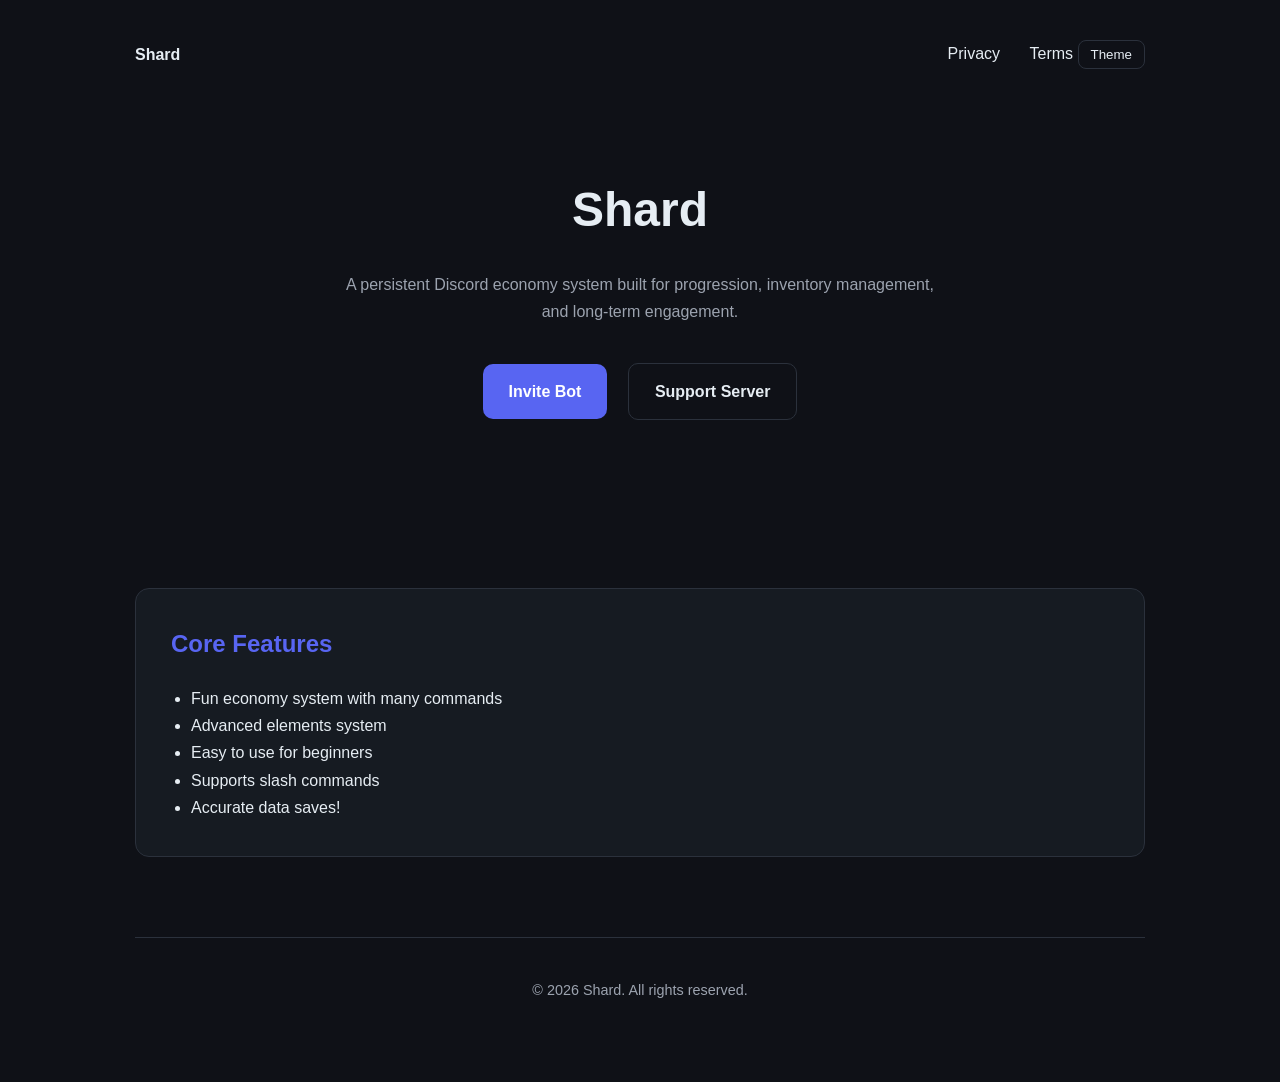
==== index.html @ ec05cc72 "Update index.html" ====
<!DOCTYPE html>
<html lang="en">
<head>
<meta charset="UTF-8">
<meta name="viewport" content="width=device-width, initial-scale=1.0">
<title>Shard • Discord Economy Bot</title>
<link rel="stylesheet" href="style.css">
</head>
<body>

<div class="container">
<nav>
    <strong>Shard</strong>
    <div>
        <a href="privacy.html">Privacy</a>
        <a href="terms.html">Terms</a>
        <button class="toggle">Theme</button>
    </div>
</nav>

<section class="hero">
    <h1>Shard</h1>
    <p>A persistent Discord economy system built for progression, inventory management, and long-term engagement.</p>

    <div class="buttons">
        <a href="https://discord.com/oauth2/authorize?client_id=1167810483051565056&scope=bot%20applications.commands&permissions=0" class="primary">Invite Bot</a>
        <a href="https://discord.gg/AztBJEAv8p" class="secondary">Support Server</a>
    </div>
</section>

<section class="section">
    <div class="card">
        <h2>Core Features</h2>
        <ul>
            <li>Fun economy system with many commands</li>
            <li>Advanced elements system</li>
            <li>Easy to use for beginners</li>
            <li>Supports slash commands</li>
            <li>Accurate data saves!</li>
        </ul>
    </div>
</section>

<div class="footer">
    © 2026 Shard. All rights reserved.
</div>
</div>

<script src="script.js"></script>
</body>
</html>
---- style.css ----
:root {
    --bg: #0f1117;
    --card: #161b22;
    --text: #e6edf3;
    --muted: #9ca3af;
    --accent: #5865F2;
    --border: #2b313c;
}

.light {
    --bg: #ffffff;
    --card: #f3f4f6;
    --text: #111827;
    --muted: #4b5563;
    --border: #e5e7eb;
}

* {
    margin: 0;
    padding: 0;
    box-sizing: border-box;
    font-family: -apple-system, BlinkMacSystemFont, "Segoe UI", Roboto, sans-serif;
}

body {
    background: var(--bg);
    color: var(--text);
    transition: 0.25s ease;
    line-height: 1.7;
}

.container {
    max-width: 1050px;
    margin: auto;
    padding: 40px 20px;
}

nav {
    display: flex;
    justify-content: space-between;
    align-items: center;
}

nav a {
    text-decoration: none;
    color: var(--text);
    margin-left: 25px;
    font-weight: 500;
}

.toggle {
    background: none;
    border: 1px solid var(--border);
    padding: 6px 12px;
    border-radius: 8px;
    cursor: pointer;
    color: var(--text);
}

.hero {
    text-align: center;
    padding: 100px 20px 80px;
}

.hero h1 {
    font-size: 3rem;
    margin-bottom: 20px;
}

.hero p {
    color: var(--muted);
    max-width: 600px;
    margin: auto;
    margin-bottom: 30px;
}

.buttons a {
    display: inline-block;
    padding: 14px 26px;
    border-radius: 10px;
    text-decoration: none;
    font-weight: 600;
    margin: 8px;
}

.primary {
    background: var(--accent);
    color: white;
}

.secondary {
    border: 1px solid var(--border);
    color: var(--text);
}

.section {
    margin-top: 80px;
}

.card {
    background: var(--card);
    border: 1px solid var(--border);
    padding: 35px;
    border-radius: 14px;
    margin-bottom: 30px;
}

h2 {
    margin-bottom: 20px;
    color: var(--accent);
}

h3 {
    margin-top: 25px;
    margin-bottom: 10px;
}

ul {
    margin-left: 20px;
    margin-top: 10px;
}

.footer {
    text-align: center;
    padding: 40px 20px;
    color: var(--muted);
    font-size: 0.9rem;
    border-top: 1px solid var(--border);
    margin-top: 80px;
}
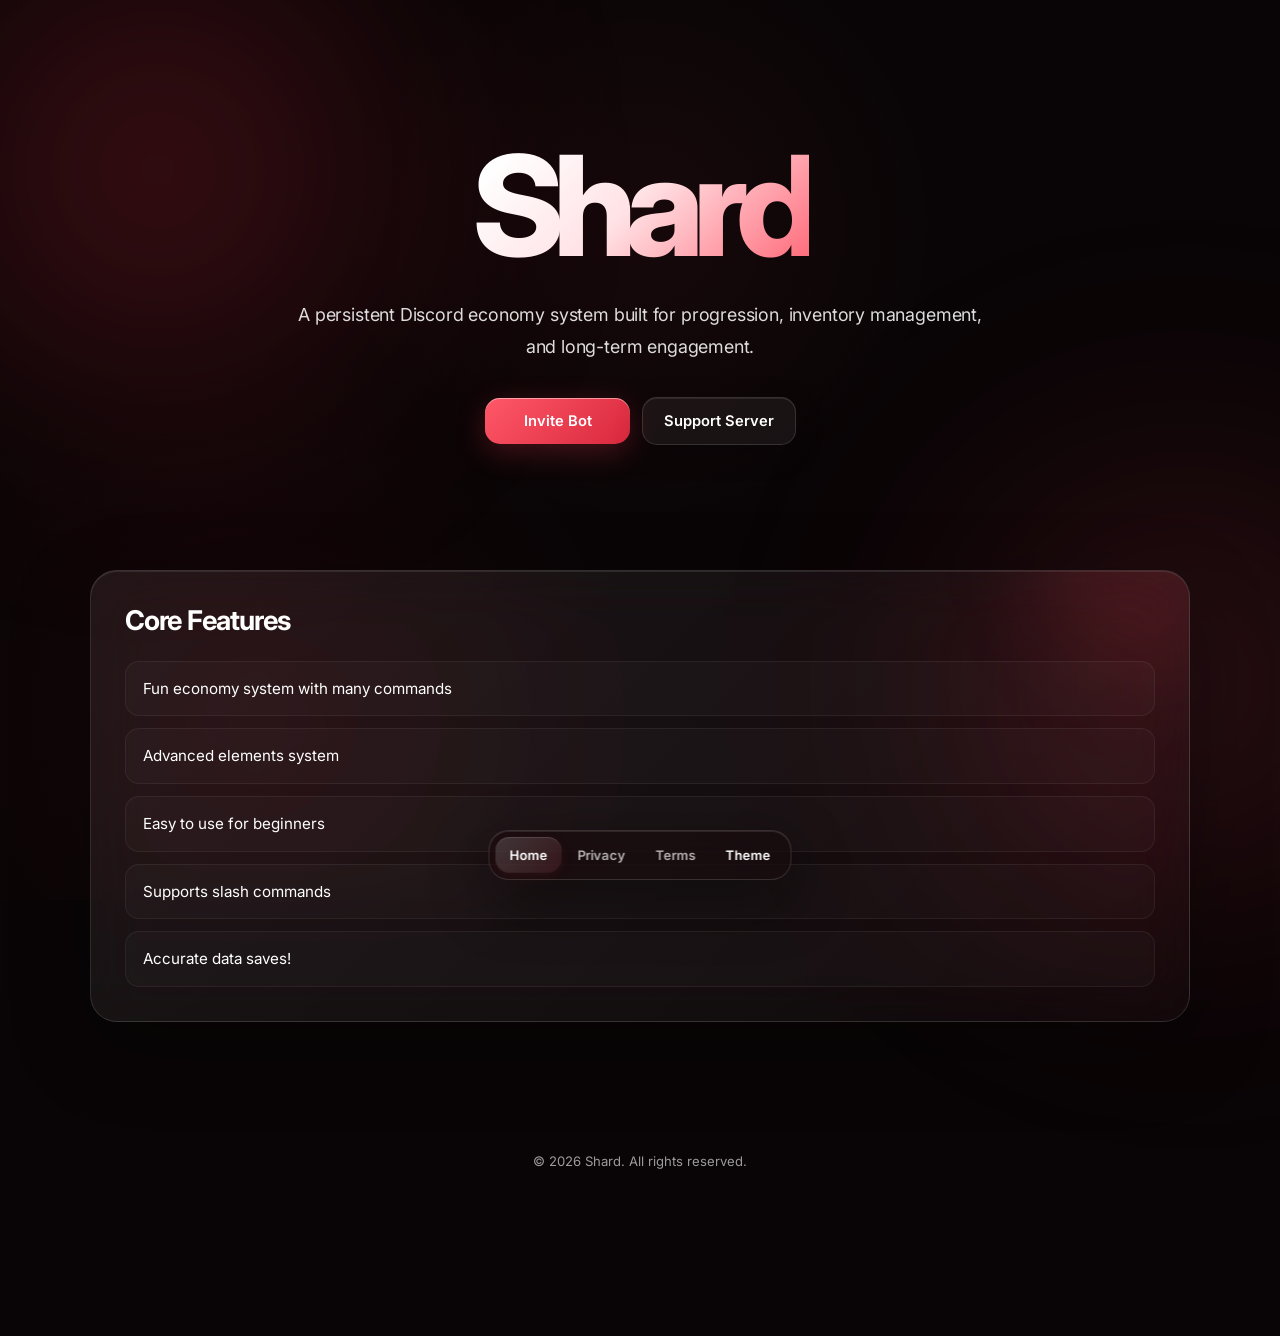
==== commit c171bed9: "Update index.html" ====
--- a/index.html
+++ b/index.html
@@ -6,12 +6,14 @@
 <title>Shard • Discord Economy Bot</title>
 <link rel="stylesheet" href="style.css">
 </head>
-<body>
+<body class="">
 
 <div class="container">
 <nav>
     <strong>Shard</strong>
+
     <div>
+        <a href="index.html">Home</a>
         <a href="privacy.html">Privacy</a>
         <a href="terms.html">Terms</a>
         <button class="toggle">Theme</button>
@@ -24,7 +26,7 @@
 
     <div class="buttons">
         <a href="https://discord.com/oauth2/authorize?client_id=1167810483051565056&scope=bot%20applications.commands&permissions=0" class="primary">Invite Bot</a>
-        <a href="https://discord.gg/AztBJEAv8p" class="secondary">Support Server</a>
+        <a href="https://discord.gg/EYq4yWE6bj" class="secondary">Support Server</a>
     </div>
 </section>
 
--- a/style.css
+++ b/style.css
@@ -1,130 +1,1093 @@
-:root {
-    --bg: #0f1117;
-    --card: #161b22;
-    --text: #e6edf3;
-    --muted: #9ca3af;
-    --accent: #5865F2;
-    --border: #2b313c;
-}
-
-.light {
-    --bg: #ffffff;
-    --card: #f3f4f6;
-    --text: #111827;
-    --muted: #4b5563;
-    --border: #e5e7eb;
-}
+@import url('https://fonts.googleapis.com/css2?family=Inter:wght@400;500;600;700;800&display=swap');
 
 * {
+    box-sizing: border-box;
     margin: 0;
     padding: 0;
-    box-sizing: border-box;
-    font-family: -apple-system, BlinkMacSystemFont, "Segoe UI", Roboto, sans-serif;
+}
+
+:root {
+    --bg: #090506;
+
+    --text: #ffffff;
+    --muted: #c1b8ba;
+
+    --accent: #ff4d5f;
+    --accent-2: #ffb0b8;
+    --accent-dark: #b91f32;
+
+    --border: rgba(255, 255, 255, 0.13);
+    --nav-bg: rgba(22, 10, 12, 0.6);
+}
+
+
+/* ================================= */
+/* BASE */
+/* ================================= */
+
+html {
+    scroll-behavior: smooth;
 }
 
 body {
+    min-height: 100vh;
+    overflow-x: hidden;
+
+    font-family: "Inter", sans-serif;
+    color: var(--text);
     background: var(--bg);
-    color: var(--text);
-    transition: 0.25s ease;
-    line-height: 1.7;
-}
+
+    -webkit-font-smoothing: antialiased;
+    text-rendering: optimizeLegibility;
+
+    transition:
+        background 0.6s ease,
+        color 0.6s ease;
+}
+
+
+/* ================================= */
+/* ANIMATED RED BACKGROUND */
+/* ================================= */
+
+body::before,
+body::after {
+    content: "";
+    position: fixed;
+
+    z-index: -3;
+
+    width: 55vw;
+    height: 55vw;
+
+    max-width: 700px;
+    max-height: 700px;
+
+    border-radius: 50%;
+
+    filter: blur(115px);
+
+    opacity: 0.7;
+    pointer-events: none;
+}
+
+body::before {
+    top: -20%;
+    left: -15%;
+
+    background: radial-gradient(
+        circle,
+        rgba(255, 58, 78, 0.42),
+        rgba(186, 30, 48, 0.2) 38%,
+        transparent 70%
+    );
+
+    animation:
+        gradientOne 15s ease-in-out infinite alternate;
+}
+
+body::after {
+    right: -20%;
+    bottom: -15%;
+
+    background: radial-gradient(
+        circle,
+        rgba(255, 110, 126, 0.28),
+        rgba(160, 26, 43, 0.17) 38%,
+        transparent 70%
+    );
+
+    animation:
+        gradientTwo 18s ease-in-out infinite alternate;
+}
+
+body {
+    background-image:
+        radial-gradient(
+            circle at 50% 25%,
+            rgba(255, 65, 84, 0.06),
+            transparent 32%
+        ),
+        radial-gradient(
+            circle at 20% 80%,
+            rgba(194, 29, 48, 0.07),
+            transparent 30%
+        );
+
+    background-attachment: fixed;
+}
+
+
+/* ================================= */
+/* CONTAINER */
+/* ================================= */
 
 .container {
-    max-width: 1050px;
+    width: min(1100px, calc(100% - 32px));
     margin: auto;
-    padding: 40px 20px;
-}
+
+    padding-bottom: 130px;
+}
+
+
+/* ================================= */
+/* HERO */
+/* ================================= */
+
+.hero {
+    position: relative;
+
+    display: flex;
+    flex-direction: column;
+    align-items: center;
+
+    padding: 145px 20px 125px;
+
+    text-align: center;
+}
+
+.hero h1 {
+    font-size: clamp(4rem, 13vw, 8.7rem);
+
+    font-weight: 800;
+    line-height: 0.88;
+
+    letter-spacing: -0.085em;
+
+    background: linear-gradient(
+        135deg,
+        #ffffff 8%,
+        #ffe2e5 48%,
+        #ff6878 100%
+    );
+
+    -webkit-background-clip: text;
+    background-clip: text;
+    color: transparent;
+
+    animation:
+        heroTitleIn 1s 0.15s cubic-bezier(.22,1,.36,1) both,
+        titleGlow 4s 1s ease-in-out infinite alternate;
+}
+
+.hero p {
+    width: min(700px, 100%);
+
+    margin-top: 32px;
+
+    color: #ffffff;
+
+    font-size: clamp(1rem, 1.8vw, 1.12rem);
+    font-weight: 400;
+
+    line-height: 1.75;
+    letter-spacing: -0.01em;
+
+    opacity: 0.86;
+
+    animation:
+        heroFadeIn
+        0.9s
+        0.4s
+        cubic-bezier(.22,1,.36,1)
+        both;
+}
+
+
+/* ================================= */
+/* BUTTONS */
+/* ================================= */
+
+.buttons {
+    display: flex;
+    justify-content: center;
+    align-items: center;
+    flex-wrap: wrap;
+
+    gap: 12px;
+    margin-top: 35px;
+
+    animation:
+        buttonsIn
+        0.9s
+        0.6s
+        cubic-bezier(.22,1,.36,1)
+        both;
+}
+
+.buttons a {
+    position: relative;
+    isolation: isolate;
+    overflow: hidden;
+
+    display: inline-flex;
+    align-items: center;
+    justify-content: center;
+
+    min-width: 145px;
+
+    padding: 14px 21px;
+
+    border-radius: 15px;
+
+    text-decoration: none;
+
+    font-size: 0.92rem;
+    font-weight: 600;
+
+    transition:
+        transform 0.4s cubic-bezier(.22,1,.36,1),
+        box-shadow 0.4s ease,
+        background 0.4s ease;
+}
+
+.buttons a::before {
+    content: "";
+
+    position: absolute;
+    inset: -100%;
+
+    z-index: -1;
+
+    background: linear-gradient(
+        115deg,
+        transparent 35%,
+        rgba(255,255,255,0.42) 50%,
+        transparent 65%
+    );
+
+    transform: translateX(-100%) rotate(8deg);
+
+    transition:
+        transform 0.8s cubic-bezier(.22,1,.36,1);
+}
+
+.buttons a:hover::before {
+    transform: translateX(100%) rotate(8deg);
+}
+
+.primary {
+    color: #ffffff;
+
+    background: linear-gradient(
+        135deg,
+        #ff5868,
+        #d9283d
+    );
+
+    box-shadow:
+        0 8px 30px rgba(255,58,78,0.24),
+        inset 0 1px 0 rgba(255,255,255,0.45);
+}
+
+.secondary {
+    color: #ffffff;
+
+    background: rgba(255,255,255,0.055);
+
+    border: 1px solid var(--border);
+
+    backdrop-filter: blur(18px);
+    -webkit-backdrop-filter: blur(18px);
+
+    box-shadow:
+        0 8px 30px rgba(0,0,0,0.18),
+        inset 0 1px 0 rgba(255,255,255,0.08);
+}
+
+.buttons a:hover {
+    transform: translateY(-6px) scale(1.025);
+}
+
+.buttons a:active {
+    transform: translateY(-1px) scale(0.98);
+}
+
+
+/* ================================= */
+/* CARDS */
+/* ================================= */
+
+.section {
+    padding-bottom: 105px;
+}
+
+.card {
+    position: relative;
+    overflow: hidden;
+
+    padding: 34px;
+
+    border: 1px solid var(--border);
+    border-radius: 27px;
+
+    background:
+        linear-gradient(
+            135deg,
+            rgba(255,255,255,0.075),
+            rgba(255,255,255,0.025)
+        );
+
+    backdrop-filter: blur(30px) saturate(155%);
+    -webkit-backdrop-filter: blur(30px) saturate(155%);
+
+    box-shadow:
+        0 25px 80px rgba(0,0,0,0.3),
+        inset 0 1px 0 rgba(255,255,255,0.09);
+
+    opacity: 0;
+    transform: translateY(45px) scale(0.95);
+
+    transition:
+        opacity 0.9s cubic-bezier(.22,1,.36,1),
+        transform 0.9s cubic-bezier(.22,1,.36,1),
+        border-color 0.4s ease,
+        box-shadow 0.4s ease;
+}
+
+.card.visible {
+    opacity: 1;
+    transform: translateY(0) scale(1);
+}
+
+.card:hover {
+    transform: translateY(-7px) scale(1.005);
+
+    border-color: rgba(255, 92, 109, 0.25);
+
+    box-shadow:
+        0 35px 90px rgba(0,0,0,0.4),
+        inset 0 1px 0 rgba(255,255,255,0.12);
+}
+
+.card::before {
+    content: "";
+
+    position: absolute;
+
+    width: 230px;
+    height: 230px;
+
+    top: -130px;
+    right: -80px;
+
+    border-radius: 50%;
+
+    background: rgba(255, 67, 87, 0.12);
+
+    filter: blur(50px);
+
+    animation:
+        cardGlow 7s ease-in-out infinite alternate;
+}
+
+.card h2 {
+    position: relative;
+
+    margin-bottom: 23px;
+
+    color: #ffffff;
+
+    font-size: clamp(1.45rem,3vw,1.7rem);
+    font-weight: 700;
+    line-height: 1.2;
+
+    letter-spacing: -0.045em;
+}
+
+.card ul {
+    position: relative;
+
+    display: grid;
+    gap: 12px;
+
+    list-style: none;
+}
+
+.card li {
+    padding: 15px 17px;
+
+    color: #ffffff;
+
+    border: 1px solid rgba(255,255,255,0.06);
+    border-radius: 14px;
+
+    background: rgba(255,255,255,0.025);
+
+    font-size: 0.95rem;
+    line-height: 1.55;
+
+    opacity: 0;
+    transform: translateX(-20px);
+
+    transition:
+        opacity 0.6s ease,
+        transform 0.6s cubic-bezier(.22,1,.36,1),
+        background 0.3s ease;
+}
+
+.card.visible li {
+    opacity: 1;
+    transform: translateX(0);
+}
+
+.card.visible li:nth-child(1) {
+    transition-delay: 0.12s;
+}
+
+.card.visible li:nth-child(2) {
+    transition-delay: 0.2s;
+}
+
+.card.visible li:nth-child(3) {
+    transition-delay: 0.28s;
+}
+
+.card.visible li:nth-child(4) {
+    transition-delay: 0.36s;
+}
+
+.card.visible li:nth-child(5) {
+    transition-delay: 0.44s;
+}
+
+.card li:hover {
+    background: rgba(255,255,255,0.07);
+    transform: translateX(7px);
+}
+
+
+/* ================================= */
+/* LEGAL PAGES */
+/* ================================= */
+
+.legal-content {
+    padding-top: 120px;
+    padding-bottom: 100px;
+
+    animation:
+        legalIn
+        .8s
+        cubic-bezier(.22,1,.36,1)
+        both;
+}
+
+.legal-content h1 {
+    margin-bottom: 34px;
+
+    color: #ffffff;
+
+    font-size: clamp(2.4rem,7vw,4.5rem);
+    line-height: 1;
+
+    letter-spacing: -0.06em;
+}
+
+.legal-content h2 {
+    margin-top: 46px;
+    margin-bottom: 16px;
+
+    color: #ffffff;
+
+    font-size: 1.3rem;
+    line-height: 1.3;
+
+    letter-spacing: -0.025em;
+}
+
+.legal-content h3 {
+    margin-top: 32px;
+    margin-bottom: 12px;
+
+    color: #ffffff;
+
+    font-size: 1.05rem;
+}
+
+.legal-content p {
+    margin: 0;
+
+    color: #ffffff;
+
+    font-size: 0.98rem;
+    line-height: 1.85;
+
+    opacity: 0.88;
+}
+
+.legal-content p + p {
+    margin-top: 20px;
+}
+
+.legal-content ul,
+.legal-content ol {
+    margin-top: 18px;
+    padding-left: 24px;
+
+    color: #ffffff;
+
+    line-height: 1.85;
+    opacity: 0.88;
+}
+
+.legal-content li + li {
+    margin-top: 10px;
+}
+
+.legal-content > * + * {
+    margin-top: 20px;
+}
+
+.legal-content h2 + p,
+.legal-content h3 + p {
+    margin-top: 0;
+}
+
+
+/* ================================= */
+/* IOS STYLE BOTTOM BAR */
+/* ================================= */
 
 nav {
+    position: fixed;
+
+    left: 50%;
+    bottom: 20px;
+
+    z-index: 100;
+
+    width: max-content;
+    max-width: calc(100% - 24px);
+
+    padding: 6px;
+
+    transform: translateX(-50%);
+
+    border: 1px solid rgba(255,255,255,0.14);
+    border-radius: 20px;
+
+    background: var(--nav-bg);
+
+    backdrop-filter:
+        blur(30px)
+        saturate(180%);
+
+    -webkit-backdrop-filter:
+        blur(30px)
+        saturate(180%);
+
+    box-shadow:
+        0 20px 60px rgba(0,0,0,0.48),
+        inset 0 1px 0 rgba(255,255,255,0.1);
+
+    animation:
+        navBottomIn
+        .9s
+        .2s
+        cubic-bezier(.22,1,.36,1)
+        both;
+
+    touch-action: none;
+
+    user-select: none;
+    -webkit-user-select: none;
+}
+
+nav strong {
+    display: none;
+}
+
+nav > div {
+    position: relative;
+
     display: flex;
-    justify-content: space-between;
     align-items: center;
+
+    gap: 2px;
+}
+
+
+/* Slider */
+
+nav > div::before {
+    content: "";
+
+    position: absolute;
+
+    top: 0;
+    left: var(--slider-left, 0px);
+
+    width: var(--slider-width, 0px);
+    height: 100%;
+
+    border-radius: 14px;
+
+    background:
+        linear-gradient(
+            135deg,
+            rgba(255,255,255,0.17),
+            rgba(255,90,110,0.12)
+        );
+
+    box-shadow:
+        inset 0 1px 0 rgba(255,255,255,0.12),
+        inset 0 -1px 0 rgba(0,0,0,0.12),
+        0 3px 12px rgba(255,50,70,0.08);
+
+    transition:
+        left .5s cubic-bezier(.22,1,.36,1),
+        width .5s cubic-bezier(.22,1,.36,1),
+        transform .28s cubic-bezier(.22,1,.36,1);
+}
+
+nav.dragging > div::before {
+    transition:
+        left .045s linear,
+        width .045s linear;
+
+    transform: scaleY(.87);
+}
+
+nav.dragging {
+    box-shadow:
+        0 24px 65px rgba(0,0,0,.55),
+        0 0 30px rgba(255,50,70,.08),
+        inset 0 1px 0 rgba(255,255,255,.12);
+}
+
+nav a,
+.toggle {
+    position: relative;
+    z-index: 2;
+
+    padding: 10px 14px;
+
+    border: 0;
+    border-radius: 14px;
+
+    outline: none;
+
+    color: #ffffff;
+    background: transparent;
+
+    font-family: inherit;
+    font-size: .82rem;
+    font-weight: 600;
+
+    text-decoration: none;
+
+    white-space: nowrap;
+
+    cursor: pointer;
+
+    -webkit-tap-highlight-color: transparent;
+
+    transition:
+        color .25s ease,
+        transform .25s cubic-bezier(.22,1,.36,1);
 }
 
 nav a {
-    text-decoration: none;
-    color: var(--text);
-    margin-left: 25px;
-    font-weight: 500;
-}
-
-.toggle {
-    background: none;
-    border: 1px solid var(--border);
-    padding: 6px 12px;
-    border-radius: 8px;
-    cursor: pointer;
-    color: var(--text);
-}
-
-.hero {
+    opacity: .68;
+}
+
+nav a.active {
+    color: #ffffff;
+    opacity: 1;
+}
+
+nav a:hover,
+.toggle:hover {
+    color: #ffffff;
+}
+
+
+/* ================================= */
+/* PAGE TRANSITION */
+/* ================================= */
+
+body.page-leaving {
+    pointer-events: none;
+}
+
+body.page-leaving .container {
+    animation:
+        pageOut
+        .42s
+        cubic-bezier(.55,0,.9,.35)
+        forwards;
+}
+
+
+/* ================================= */
+/* FOOTER */
+/* ================================= */
+
+.footer {
+    padding: 25px 0 35px;
+
     text-align: center;
-    padding: 100px 20px 80px;
-}
-
-.hero h1 {
-    font-size: 3rem;
-    margin-bottom: 20px;
-}
-
-.hero p {
-    color: var(--muted);
-    max-width: 600px;
-    margin: auto;
-    margin-bottom: 30px;
-}
-
-.buttons a {
-    display: inline-block;
-    padding: 14px 26px;
-    border-radius: 10px;
-    text-decoration: none;
-    font-weight: 600;
-    margin: 8px;
-}
-
-.primary {
-    background: var(--accent);
-    color: white;
-}
-
-.secondary {
-    border: 1px solid var(--border);
-    color: var(--text);
-}
-
-.section {
-    margin-top: 80px;
-}
-
-.card {
-    background: var(--card);
-    border: 1px solid var(--border);
-    padding: 35px;
-    border-radius: 14px;
-    margin-bottom: 30px;
-}
-
-h2 {
-    margin-bottom: 20px;
-    color: var(--accent);
-}
-
-h3 {
-    margin-top: 25px;
-    margin-bottom: 10px;
-}
-
-ul {
-    margin-left: 20px;
-    margin-top: 10px;
-}
-
-.footer {
-    text-align: center;
-    padding: 40px 20px;
-    color: var(--muted);
-    font-size: 0.9rem;
-    border-top: 1px solid var(--border);
-    margin-top: 80px;
-}
+
+    color: #ffffff;
+
+    font-size: .82rem;
+    line-height: 1.5;
+
+    opacity: 0.58;
+
+    transform: translateY(20px);
+
+    transition:
+        opacity .8s ease,
+        transform .8s ease;
+}
+
+.footer.visible {
+    opacity: 0.6;
+    transform: translateY(0);
+}
+
+
+/* ================================= */
+/* LIGHT THEME */
+/* ================================= */
+
+body.light {
+    --bg: #f8eded;
+    --text: #ffffff;
+    --muted: #ffffff;
+
+    --accent: #d92f45;
+    --accent-2: #ff9aa6;
+    --accent-dark: #9d172a;
+
+    --border: rgba(255,255,255,0.7);
+    --nav-bg: rgba(92, 25, 32, 0.32);
+
+    color: #ffffff;
+
+    background:
+        radial-gradient(
+            circle at 50% 25%,
+            rgba(255,70,90,.15),
+            transparent 35%
+        ),
+        #210b0f;
+}
+
+body.light::before {
+    background:
+        radial-gradient(
+            circle,
+            rgba(255,80,100,.4),
+            rgba(190,30,50,.14) 40%,
+            transparent 70%
+        );
+}
+
+body.light::after {
+    background:
+        radial-gradient(
+            circle,
+            rgba(255,170,180,.42),
+            rgba(160,40,55,.15) 40%,
+            transparent 70%
+        );
+}
+
+body.light .hero h1 {
+    background: linear-gradient(
+        135deg,
+        #ffffff,
+        #ffd8dd 48%,
+        #ff8b99
+    );
+
+    -webkit-background-clip: text;
+    background-clip: text;
+}
+
+body.light .card {
+    background:
+        linear-gradient(
+            135deg,
+            rgba(255,255,255,.12),
+            rgba(255,255,255,.055)
+        );
+}
+
+body.light nav > div::before {
+    background:
+        linear-gradient(
+            135deg,
+            rgba(255,255,255,.2),
+            rgba(255,95,115,.12)
+        );
+}
+
+
+/* ================================= */
+/* KEYFRAMES */
+/* ================================= */
+
+@keyframes navBottomIn {
+    from {
+        opacity: 0;
+        transform:
+            translate(-50%,35px)
+            scale(.9);
+    }
+
+    to {
+        opacity: 1;
+        transform:
+            translate(-50%,0)
+            scale(1);
+    }
+}
+
+@keyframes heroTitleIn {
+    from {
+        opacity: 0;
+        transform:
+            translateY(45px)
+            scale(.9);
+
+        filter: blur(10px);
+    }
+
+    to {
+        opacity: 1;
+        transform:
+            translateY(0)
+            scale(1);
+
+        filter: blur(0);
+    }
+}
+
+@keyframes heroFadeIn {
+    from {
+        opacity: 0;
+        transform: translateY(22px);
+        filter: blur(5px);
+    }
+
+    to {
+        opacity: .86;
+        transform: translateY(0);
+        filter: blur(0);
+    }
+}
+
+@keyframes buttonsIn {
+    from {
+        opacity: 0;
+        transform:
+            translateY(25px)
+            scale(.95);
+    }
+
+    to {
+        opacity: 1;
+        transform:
+            translateY(0)
+            scale(1);
+    }
+}
+
+@keyframes legalIn {
+    from {
+        opacity: 0;
+        transform:
+            translateY(25px)
+            scale(.985);
+
+        filter: blur(5px);
+    }
+
+    to {
+        opacity: 1;
+        transform:
+            translateY(0)
+            scale(1);
+
+        filter: blur(0);
+    }
+}
+
+@keyframes titleGlow {
+    from {
+        filter:
+            drop-shadow(
+                0 0 0
+                rgba(255,60,80,0)
+            );
+    }
+
+    to {
+        filter:
+            drop-shadow(
+                0 0 38px
+                rgba(255,60,80,.2)
+            );
+    }
+}
+
+@keyframes gradientOne {
+    0% {
+        transform:
+            translate(0,0)
+            scale(1);
+    }
+
+    35% {
+        transform:
+            translate(20vw,10vh)
+            scale(1.15);
+    }
+
+    70% {
+        transform:
+            translate(5vw,35vh)
+            scale(.9);
+    }
+
+    100% {
+        transform:
+            translate(25vw,20vh)
+            scale(1.12);
+    }
+}
+
+@keyframes gradientTwo {
+    0% {
+        transform:
+            translate(0,0)
+            scale(1);
+    }
+
+    40% {
+        transform:
+            translate(-20vw,-15vh)
+            scale(1.2);
+    }
+
+    75% {
+        transform:
+            translate(-5vw,-30vh)
+            scale(.95);
+    }
+
+    100% {
+        transform:
+            translate(-25vw,-10vh)
+            scale(1.1);
+    }
+}
+
+@keyframes cardGlow {
+    from {
+        transform: translate(0,0);
+        opacity: .6;
+    }
+
+    to {
+        transform: translate(-50px,35px);
+        opacity: 1;
+    }
+}
+
+@keyframes pageOut {
+    from {
+        opacity: 1;
+        transform: translateY(0);
+    }
+
+    to {
+        opacity: 0;
+        transform: translateY(-12px);
+    }
+}
+
+
+/* ================================= */
+/* MOBILE */
+/* ================================= */
+
+@media (max-width: 600px) {
+
+    .container {
+        width: min(100% - 20px, 1100px);
+        padding-bottom: 120px;
+    }
+
+    .hero {
+        padding: 115px 8px 90px;
+    }
+
+    .hero h1 {
+        font-size: clamp(4rem,22vw,6rem);
+    }
+
+    .hero p {
+        font-size: .96rem;
+        line-height: 1.7;
+    }
+
+    .buttons {
+        width: 100%;
+        flex-direction: column;
+    }
+
+    .buttons a {
+        width: 100%;
+    }
+
+    .card {
+        padding: 24px;
+        border-radius: 22px;
+    }
+
+    .legal-content {
+        padding-top: 90px;
+    }
+
+    .legal-content h1 {
+        margin-bottom: 28px;
+    }
+
+    .legal-content h2 {
+        margin-top: 38px;
+    }
+
+    nav {
+        bottom: 13px;
+    }
+
+    nav a,
+    .toggle {
+        padding: 9px 10px;
+        font-size: .74rem;
+    }
+}
+
+
+/* ================================= */
+/* REDUCED MOTION */
+/* ================================= */
+
+@media (prefers-reduced-motion: reduce) {
+
+    html {
+        scroll-behavior: auto;
+    }
+
+    *,
+    *::before,
+    *::after {
+        animation-duration: .01ms !important;
+        animation-iteration-count: 1 !important;
+        transition-duration: .01ms !important;
+    }
+}
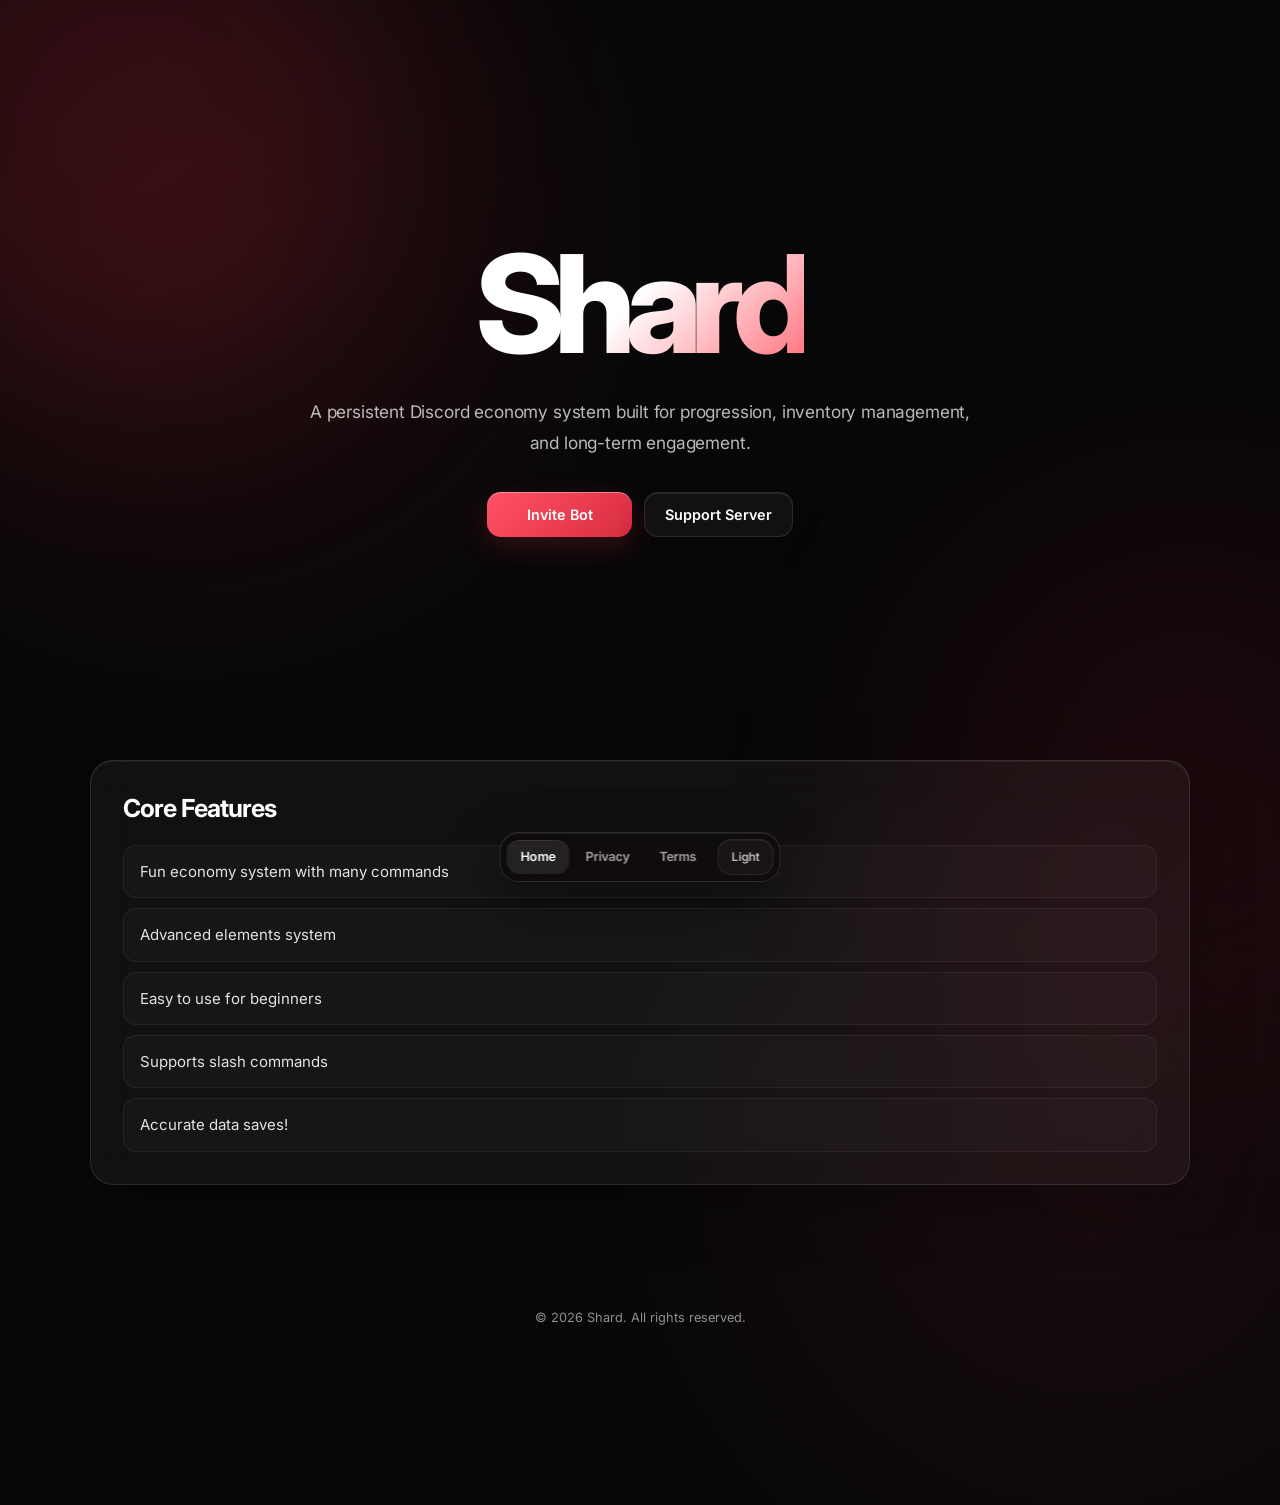
==== commit f34210de: "Update index.html" ====
--- a/index.html
+++ b/index.html
@@ -12,11 +12,14 @@
 <nav>
     <strong>Shard</strong>
 
-    <div>
+    <div class="nav-pages">
         <a href="index.html">Home</a>
         <a href="privacy.html">Privacy</a>
         <a href="terms.html">Terms</a>
-        <button class="toggle">Theme</button>
+    </div>
+
+    <div class="theme-pill">
+        <button class="theme-button">Light</button>
     </div>
 </nav>
 
--- a/style.css
+++ b/style.css
@@ -7,23 +7,22 @@
 }
 
 :root {
-    --bg: #090506;
+    --bg: #080708;
+    --surface: rgba(255, 255, 255, 0.045);
+    --surface-hover: rgba(255, 255, 255, 0.075);
+    --border: rgba(255, 255, 255, 0.11);
 
     --text: #ffffff;
-    --muted: #c1b8ba;
-
-    --accent: #ff4d5f;
-    --accent-2: #ffb0b8;
-    --accent-dark: #b91f32;
-
-    --border: rgba(255, 255, 255, 0.13);
-    --nav-bg: rgba(22, 10, 12, 0.6);
-}
-
-
-/* ================================= */
-/* BASE */
-/* ================================= */
+    --muted: rgba(255, 255, 255, 0.72);
+
+    --red: #ff465a;
+    --red-light: #ff8d9a;
+    --red-dark: #c52539;
+
+    --nav-bg: rgba(15, 11, 12, 0.72);
+
+    --ease: cubic-bezier(.22, 1, .36, 1);
+}
 
 html {
     scroll-behavior: smooth;
@@ -33,191 +32,165 @@
     min-height: 100vh;
     overflow-x: hidden;
 
+    color: var(--text);
     font-family: "Inter", sans-serif;
-    color: var(--text);
-    background: var(--bg);
+
+    background:
+        radial-gradient(
+            circle at 15% 15%,
+            rgba(255, 58, 78, 0.10),
+            transparent 28%
+        ),
+        radial-gradient(
+            circle at 85% 78%,
+            rgba(255, 78, 96, 0.07),
+            transparent 30%
+        ),
+        var(--bg);
 
     -webkit-font-smoothing: antialiased;
     text-rendering: optimizeLegibility;
 
     transition:
-        background 0.6s ease,
-        color 0.6s ease;
-}
-
-
-/* ================================= */
-/* ANIMATED RED BACKGROUND */
-/* ================================= */
+        background .45s ease,
+        color .45s ease;
+}
 
 body::before,
 body::after {
     content: "";
     position: fixed;
-
-    z-index: -3;
-
-    width: 55vw;
-    height: 55vw;
-
-    max-width: 700px;
-    max-height: 700px;
+    z-index: -2;
+
+    width: 44vw;
+    height: 44vw;
+
+    max-width: 620px;
+    max-height: 620px;
 
     border-radius: 50%;
+    pointer-events: none;
 
     filter: blur(115px);
-
-    opacity: 0.7;
-    pointer-events: none;
+    opacity: .55;
 }
 
 body::before {
-    top: -20%;
-    left: -15%;
-
-    background: radial-gradient(
-        circle,
-        rgba(255, 58, 78, 0.42),
-        rgba(186, 30, 48, 0.2) 38%,
-        transparent 70%
-    );
+    top: -18%;
+    left: -12%;
+
+    background: rgba(255, 45, 66, .22);
 
     animation:
-        gradientOne 15s ease-in-out infinite alternate;
+        floatRedOne
+        17s
+        ease-in-out
+        infinite alternate;
 }
 
 body::after {
-    right: -20%;
-    bottom: -15%;
-
-    background: radial-gradient(
-        circle,
-        rgba(255, 110, 126, 0.28),
-        rgba(160, 26, 43, 0.17) 38%,
-        transparent 70%
-    );
+    right: -15%;
+    bottom: -18%;
+
+    background: rgba(205, 35, 55, .16);
 
     animation:
-        gradientTwo 18s ease-in-out infinite alternate;
-}
-
-body {
-    background-image:
-        radial-gradient(
-            circle at 50% 25%,
-            rgba(255, 65, 84, 0.06),
-            transparent 32%
-        ),
-        radial-gradient(
-            circle at 20% 80%,
-            rgba(194, 29, 48, 0.07),
-            transparent 30%
-        );
-
-    background-attachment: fixed;
-}
-
-
-/* ================================= */
-/* CONTAINER */
-/* ================================= */
+        floatRedTwo
+        20s
+        ease-in-out
+        infinite alternate;
+}
 
 .container {
     width: min(1100px, calc(100% - 32px));
     margin: auto;
-
-    padding-bottom: 130px;
-}
-
-
-/* ================================= */
-/* HERO */
-/* ================================= */
+    padding-bottom: 145px;
+}
+
+
+/* =========================================
+   HERO
+========================================= */
 
 .hero {
-    position: relative;
+    min-height: 760px;
 
     display: flex;
     flex-direction: column;
+    justify-content: center;
     align-items: center;
 
-    padding: 145px 20px 125px;
+    padding: 120px 20px 100px;
 
     text-align: center;
 }
 
 .hero h1 {
-    font-size: clamp(4rem, 13vw, 8.7rem);
-
+    font-size: clamp(4.2rem, 13vw, 8.5rem);
     font-weight: 800;
-    line-height: 0.88;
-
-    letter-spacing: -0.085em;
-
-    background: linear-gradient(
-        135deg,
-        #ffffff 8%,
-        #ffe2e5 48%,
-        #ff6878 100%
-    );
+    line-height: .9;
+    letter-spacing: -.085em;
+
+    background:
+        linear-gradient(
+            135deg,
+            #ffffff 10%,
+            #ffffff 48%,
+            #ff737f 100%
+        );
 
     -webkit-background-clip: text;
     background-clip: text;
     color: transparent;
 
     animation:
-        heroTitleIn 1s 0.15s cubic-bezier(.22,1,.36,1) both,
-        titleGlow 4s 1s ease-in-out infinite alternate;
+        heroIn
+        .9s
+        var(--ease)
+        both;
 }
 
 .hero p {
-    width: min(700px, 100%);
-
-    margin-top: 32px;
-
-    color: #ffffff;
-
-    font-size: clamp(1rem, 1.8vw, 1.12rem);
-    font-weight: 400;
-
-    line-height: 1.75;
-    letter-spacing: -0.01em;
-
-    opacity: 0.86;
+    width: min(680px, 100%);
+
+    margin-top: 30px;
+
+    color: var(--muted);
+
+    font-size: clamp(.98rem, 1.7vw, 1.08rem);
+    line-height: 1.8;
+    letter-spacing: -.01em;
 
     animation:
-        heroFadeIn
-        0.9s
-        0.4s
-        cubic-bezier(.22,1,.36,1)
+        fadeUp
+        .8s
+        .18s
+        var(--ease)
         both;
 }
 
 
-/* ================================= */
-/* BUTTONS */
-/* ================================= */
+/* =========================================
+   BUTTONS
+========================================= */
 
 .buttons {
     display: flex;
     justify-content: center;
-    align-items: center;
-    flex-wrap: wrap;
-
     gap: 12px;
-    margin-top: 35px;
+
+    margin-top: 34px;
 
     animation:
-        buttonsIn
-        0.9s
-        0.6s
-        cubic-bezier(.22,1,.36,1)
+        fadeUp
+        .8s
+        .3s
+        var(--ease)
         both;
 }
 
 .buttons a {
     position: relative;
-    isolation: isolate;
     overflow: hidden;
 
     display: inline-flex;
@@ -225,281 +198,275 @@
     justify-content: center;
 
     min-width: 145px;
-
-    padding: 14px 21px;
-
-    border-radius: 15px;
-
+    padding: 13px 20px;
+
+    border-radius: 14px;
+
+    color: #fff;
     text-decoration: none;
 
-    font-size: 0.92rem;
+    font-size: .9rem;
     font-weight: 600;
 
     transition:
-        transform 0.4s cubic-bezier(.22,1,.36,1),
-        box-shadow 0.4s ease,
-        background 0.4s ease;
+        transform .3s var(--ease),
+        box-shadow .3s ease,
+        background .3s ease;
 }
 
 .buttons a::before {
     content: "";
 
     position: absolute;
-    inset: -100%;
-
-    z-index: -1;
-
-    background: linear-gradient(
-        115deg,
-        transparent 35%,
-        rgba(255,255,255,0.42) 50%,
-        transparent 65%
-    );
-
-    transform: translateX(-100%) rotate(8deg);
+    inset: 0;
+
+    background:
+        linear-gradient(
+            110deg,
+            transparent 25%,
+            rgba(255,255,255,.22) 50%,
+            transparent 75%
+        );
+
+    transform: translateX(-120%);
 
     transition:
-        transform 0.8s cubic-bezier(.22,1,.36,1);
+        transform .7s var(--ease);
 }
 
 .buttons a:hover::before {
-    transform: translateX(100%) rotate(8deg);
+    transform: translateX(120%);
+}
+
+.buttons a:hover {
+    transform: translateY(-4px);
+}
+
+.buttons a:active {
+    transform: scale(.97);
 }
 
 .primary {
-    color: #ffffff;
-
-    background: linear-gradient(
-        135deg,
-        #ff5868,
-        #d9283d
-    );
+    background:
+        linear-gradient(
+            135deg,
+            #ff5265,
+            #d82c40
+        );
 
     box-shadow:
-        0 8px 30px rgba(255,58,78,0.24),
-        inset 0 1px 0 rgba(255,255,255,0.45);
+        0 9px 28px rgba(255,56,77,.18),
+        inset 0 1px 0 rgba(255,255,255,.35);
 }
 
 .secondary {
-    color: #ffffff;
-
-    background: rgba(255,255,255,0.055);
-
     border: 1px solid var(--border);
+
+    background: rgba(255,255,255,.045);
 
     backdrop-filter: blur(18px);
     -webkit-backdrop-filter: blur(18px);
 
     box-shadow:
-        0 8px 30px rgba(0,0,0,0.18),
-        inset 0 1px 0 rgba(255,255,255,0.08);
-}
-
-.buttons a:hover {
-    transform: translateY(-6px) scale(1.025);
-}
-
-.buttons a:active {
-    transform: translateY(-1px) scale(0.98);
-}
-
-
-/* ================================= */
-/* CARDS */
-/* ================================= */
+        0 9px 28px rgba(0,0,0,.18),
+        inset 0 1px 0 rgba(255,255,255,.07);
+}
+
+.secondary:hover {
+    background: rgba(255,255,255,.075);
+}
+
+
+/* =========================================
+   CARDS
+========================================= */
 
 .section {
-    padding-bottom: 105px;
+    padding-bottom: 100px;
 }
 
 .card {
     position: relative;
     overflow: hidden;
 
-    padding: 34px;
+    padding: 32px;
 
     border: 1px solid var(--border);
-    border-radius: 27px;
-
-    background:
-        linear-gradient(
-            135deg,
-            rgba(255,255,255,0.075),
-            rgba(255,255,255,0.025)
-        );
-
-    backdrop-filter: blur(30px) saturate(155%);
-    -webkit-backdrop-filter: blur(30px) saturate(155%);
+    border-radius: 23px;
+
+    background:
+        rgba(255,255,255,.042);
+
+    backdrop-filter: blur(26px);
+    -webkit-backdrop-filter: blur(26px);
 
     box-shadow:
-        0 25px 80px rgba(0,0,0,0.3),
-        inset 0 1px 0 rgba(255,255,255,0.09);
+        0 20px 65px rgba(0,0,0,.24),
+        inset 0 1px 0 rgba(255,255,255,.065);
 
     opacity: 0;
-    transform: translateY(45px) scale(0.95);
+
+    transform:
+        translateY(35px)
+        scale(.97);
 
     transition:
-        opacity 0.9s cubic-bezier(.22,1,.36,1),
-        transform 0.9s cubic-bezier(.22,1,.36,1),
-        border-color 0.4s ease,
-        box-shadow 0.4s ease;
+        opacity .75s var(--ease),
+        transform .75s var(--ease),
+        border-color .3s ease,
+        background .3s ease,
+        box-shadow .3s ease;
 }
 
 .card.visible {
     opacity: 1;
-    transform: translateY(0) scale(1);
+
+    transform:
+        translateY(0)
+        scale(1);
 }
 
 .card:hover {
-    transform: translateY(-7px) scale(1.005);
-
-    border-color: rgba(255, 92, 109, 0.25);
+    border-color:
+        rgba(255,81,99,.2);
+
+    background:
+        rgba(255,255,255,.052);
 
     box-shadow:
-        0 35px 90px rgba(0,0,0,0.4),
-        inset 0 1px 0 rgba(255,255,255,0.12);
-}
-
-.card::before {
-    content: "";
-
-    position: absolute;
-
-    width: 230px;
-    height: 230px;
-
-    top: -130px;
-    right: -80px;
-
-    border-radius: 50%;
-
-    background: rgba(255, 67, 87, 0.12);
-
-    filter: blur(50px);
-
-    animation:
-        cardGlow 7s ease-in-out infinite alternate;
+        0 28px 75px rgba(0,0,0,.3),
+        inset 0 1px 0 rgba(255,255,255,.08);
 }
 
 .card h2 {
-    position: relative;
-
-    margin-bottom: 23px;
-
-    color: #ffffff;
-
-    font-size: clamp(1.45rem,3vw,1.7rem);
+    color: #fff;
+
+    margin-bottom: 21px;
+
+    font-size: 1.55rem;
     font-weight: 700;
-    line-height: 1.2;
-
-    letter-spacing: -0.045em;
+    line-height: 1.25;
+
+    letter-spacing: -.04em;
 }
 
 .card ul {
-    position: relative;
-
     display: grid;
-    gap: 12px;
+    gap: 10px;
 
     list-style: none;
 }
 
 .card li {
-    padding: 15px 17px;
-
-    color: #ffffff;
-
-    border: 1px solid rgba(255,255,255,0.06);
-    border-radius: 14px;
-
-    background: rgba(255,255,255,0.025);
-
-    font-size: 0.95rem;
+    padding: 14px 16px;
+
+    color: rgba(255,255,255,.88);
+
+    border:
+        1px solid rgba(255,255,255,.055);
+
+    border-radius: 13px;
+
+    background:
+        rgba(255,255,255,.022);
+
+    font-size: .94rem;
     line-height: 1.55;
 
     opacity: 0;
-    transform: translateX(-20px);
+    transform: translateY(12px);
 
     transition:
-        opacity 0.6s ease,
-        transform 0.6s cubic-bezier(.22,1,.36,1),
-        background 0.3s ease;
+        opacity .5s ease,
+        transform .5s var(--ease),
+        background .25s ease;
 }
 
 .card.visible li {
     opacity: 1;
-    transform: translateX(0);
+    transform: translateY(0);
 }
 
 .card.visible li:nth-child(1) {
-    transition-delay: 0.12s;
+    transition-delay: .08s;
 }
 
 .card.visible li:nth-child(2) {
-    transition-delay: 0.2s;
+    transition-delay: .15s;
 }
 
 .card.visible li:nth-child(3) {
-    transition-delay: 0.28s;
+    transition-delay: .22s;
 }
 
 .card.visible li:nth-child(4) {
-    transition-delay: 0.36s;
+    transition-delay: .29s;
 }
 
 .card.visible li:nth-child(5) {
-    transition-delay: 0.44s;
+    transition-delay: .36s;
 }
 
 .card li:hover {
-    background: rgba(255,255,255,0.07);
-    transform: translateX(7px);
-}
-
-
-/* ================================= */
-/* LEGAL PAGES */
-/* ================================= */
+    background:
+        rgba(255,255,255,.055);
+}
+
+
+/* =========================================
+   LEGAL
+========================================= */
 
 .legal-content {
-    padding-top: 120px;
-    padding-bottom: 100px;
+    width: min(850px, 100%);
+
+    margin: auto;
+
+    padding:
+        115px
+        0
+        100px;
 
     animation:
         legalIn
-        .8s
-        cubic-bezier(.22,1,.36,1)
+        .75s
+        var(--ease)
         both;
 }
 
 .legal-content h1 {
     margin-bottom: 34px;
 
-    color: #ffffff;
-
-    font-size: clamp(2.4rem,7vw,4.5rem);
+    color: #fff;
+
+    font-size:
+        clamp(
+            2.5rem,
+            7vw,
+            4.4rem
+        );
+
     line-height: 1;
-
-    letter-spacing: -0.06em;
+    letter-spacing: -.065em;
 }
 
 .legal-content h2 {
-    margin-top: 46px;
-    margin-bottom: 16px;
-
-    color: #ffffff;
-
-    font-size: 1.3rem;
+    margin-top: 44px;
+    margin-bottom: 15px;
+
+    color: #fff;
+
+    font-size: 1.25rem;
     line-height: 1.3;
 
-    letter-spacing: -0.025em;
+    letter-spacing: -.025em;
 }
 
 .legal-content h3 {
-    margin-top: 32px;
-    margin-bottom: 12px;
-
-    color: #ffffff;
+    margin-top: 30px;
+    margin-bottom: 11px;
+
+    color: #fff;
 
     font-size: 1.05rem;
 }
@@ -507,175 +474,182 @@
 .legal-content p {
     margin: 0;
 
-    color: #ffffff;
-
-    font-size: 0.98rem;
-    line-height: 1.85;
-
-    opacity: 0.88;
+    color: rgba(255,255,255,.86);
+
+    font-size: .97rem;
+    line-height: 1.9;
 }
 
 .legal-content p + p {
-    margin-top: 20px;
+    margin-top: 22px;
 }
 
 .legal-content ul,
 .legal-content ol {
-    margin-top: 18px;
+    margin-top: 19px;
     padding-left: 24px;
 
-    color: #ffffff;
-
-    line-height: 1.85;
-    opacity: 0.88;
+    color: rgba(255,255,255,.86);
+
+    line-height: 1.9;
 }
 
 .legal-content li + li {
     margin-top: 10px;
 }
 
-.legal-content > * + * {
-    margin-top: 20px;
-}
-
-.legal-content h2 + p,
-.legal-content h3 + p {
-    margin-top: 0;
-}
-
-
-/* ================================= */
-/* IOS STYLE BOTTOM BAR */
-/* ================================= */
+
+/* =========================================
+   BOTTOM NAVIGATION
+========================================= */
 
 nav {
     position: fixed;
 
     left: 50%;
-    bottom: 20px;
+    bottom: 18px;
 
     z-index: 100;
 
+    display: flex;
+    align-items: center;
+    gap: 7px;
+
     width: max-content;
-    max-width: calc(100% - 24px);
+    max-width: calc(100% - 20px);
 
     padding: 6px;
 
     transform: translateX(-50%);
 
-    border: 1px solid rgba(255,255,255,0.14);
-    border-radius: 20px;
-
-    background: var(--nav-bg);
+    border:
+        1px solid rgba(255,255,255,.12);
+
+    border-radius: 19px;
+
+    background:
+        var(--nav-bg);
 
     backdrop-filter:
-        blur(30px)
-        saturate(180%);
+        blur(25px)
+        saturate(150%);
 
     -webkit-backdrop-filter:
-        blur(30px)
-        saturate(180%);
+        blur(25px)
+        saturate(150%);
 
     box-shadow:
-        0 20px 60px rgba(0,0,0,0.48),
-        inset 0 1px 0 rgba(255,255,255,0.1);
+        0 18px 55px rgba(0,0,0,.42),
+        inset 0 1px 0 rgba(255,255,255,.08);
 
     animation:
-        navBottomIn
-        .9s
-        .2s
-        cubic-bezier(.22,1,.36,1)
+        dockIn
+        .8s
+        .1s
+        var(--ease)
         both;
-
-    touch-action: none;
 
     user-select: none;
     -webkit-user-select: none;
+
+    touch-action: none;
 }
 
 nav strong {
     display: none;
 }
 
-nav > div {
+
+/* Main navigation */
+
+.nav-pages {
     position: relative;
 
     display: flex;
     align-items: center;
 
     gap: 2px;
-}
-
-
-/* Slider */
-
-nav > div::before {
+
+    padding: 0;
+
+    border-radius: 14px;
+}
+
+
+/* Sliding pill */
+
+.nav-pages::before {
     content: "";
 
     position: absolute;
 
+    left:
+        var(--slider-x, 0px);
+
     top: 0;
-    left: var(--slider-left, 0px);
-
-    width: var(--slider-width, 0px);
+
+    width:
+        var(--slider-width, 0px);
+
     height: 100%;
 
-    border-radius: 14px;
-
-    background:
-        linear-gradient(
-            135deg,
-            rgba(255,255,255,0.17),
-            rgba(255,90,110,0.12)
-        );
+    border-radius: 13px;
+
+    background:
+        rgba(255,255,255,.085);
 
     box-shadow:
-        inset 0 1px 0 rgba(255,255,255,0.12),
-        inset 0 -1px 0 rgba(0,0,0,0.12),
-        0 3px 12px rgba(255,50,70,0.08);
+        inset 0 1px 0 rgba(255,255,255,.08),
+        0 2px 10px rgba(0,0,0,.12);
+
+    pointer-events: none;
 
     transition:
-        left .5s cubic-bezier(.22,1,.36,1),
-        width .5s cubic-bezier(.22,1,.36,1),
-        transform .28s cubic-bezier(.22,1,.36,1);
-}
-
-nav.dragging > div::before {
+        left .42s var(--ease),
+        width .42s var(--ease),
+        transform .2s var(--ease);
+}
+
+.nav-pages.dragging::before {
     transition:
-        left .045s linear,
-        width .045s linear;
-
-    transform: scaleY(.87);
-}
-
-nav.dragging {
-    box-shadow:
-        0 24px 65px rgba(0,0,0,.55),
-        0 0 30px rgba(255,50,70,.08),
-        inset 0 1px 0 rgba(255,255,255,.12);
-}
-
-nav a,
-.toggle {
+        left .035s linear,
+        width .035s linear,
+        transform .18s var(--ease);
+
+    transform: scaleY(.88);
+}
+
+
+/* Navigation links */
+
+.nav-pages a {
     position: relative;
     z-index: 2;
 
-    padding: 10px 14px;
+    display: inline-flex;
+    align-items: center;
+    justify-content: center;
+
+    height: 34px;
+    padding: 0 14px;
 
     border: 0;
-    border-radius: 14px;
+    border-radius: 13px;
 
     outline: none;
 
-    color: #ffffff;
+    color:
+        rgba(255,255,255,.62);
+
     background: transparent;
 
     font-family: inherit;
-    font-size: .82rem;
+    font-size: .79rem;
     font-weight: 600;
 
+    line-height: 1;
+
     text-decoration: none;
-
     white-space: nowrap;
 
     cursor: pointer;
@@ -684,230 +658,251 @@
 
     transition:
         color .25s ease,
-        transform .25s cubic-bezier(.22,1,.36,1);
-}
-
-nav a {
-    opacity: .68;
-}
-
-nav a.active {
-    color: #ffffff;
-    opacity: 1;
-}
-
-nav a:hover,
-.toggle:hover {
-    color: #ffffff;
-}
-
-
-/* ================================= */
-/* PAGE TRANSITION */
-/* ================================= */
+        opacity .25s ease;
+}
+
+.nav-pages a:hover {
+    color: #fff;
+}
+
+.nav-pages a.active {
+    color: #fff;
+}
+
+
+/* =========================================
+   SEPARATE THEME PILL
+========================================= */
+
+.theme-pill {
+    position: relative;
+
+    flex-shrink: 0;
+
+    display: inline-flex;
+
+    padding: 2px;
+
+    border:
+        1px solid rgba(255,255,255,.08);
+
+    border-radius: 14px;
+
+    background:
+        rgba(255,255,255,.035);
+
+    box-shadow:
+        inset 0 1px 0 rgba(255,255,255,.05);
+
+    transition:
+        background .25s ease,
+        border-color .25s ease;
+}
+
+.theme-pill:hover {
+    background:
+        rgba(255,255,255,.06);
+
+    border-color:
+        rgba(255,255,255,.12);
+}
+
+.theme-button {
+    display: inline-flex;
+    align-items: center;
+    justify-content: center;
+
+    height: 30px;
+    padding: 0 11px;
+
+    border: 0;
+    border-radius: 11px;
+
+    color:
+        rgba(255,255,255,.72);
+
+    background: transparent;
+
+    font-family: inherit;
+    font-size: .74rem;
+    font-weight: 600;
+
+    cursor: pointer;
+
+    transition:
+        color .25s ease,
+        background .25s ease,
+        transform .2s var(--ease);
+}
+
+.theme-button:hover {
+    color: #fff;
+
+    background:
+        rgba(255,255,255,.065);
+}
+
+.theme-button:active {
+    transform:
+        scale(.94);
+}
+
+
+/* =========================================
+   PAGE TRANSITION
+========================================= */
 
 body.page-leaving {
     pointer-events: none;
 }
 
-body.page-leaving .container {
+/*
+   The navigation is deliberately excluded
+   so it stays visible while the page changes.
+*/
+
+body.page-leaving .hero,
+body.page-leaving .section,
+body.page-leaving .legal-content,
+body.page-leaving .footer {
     animation:
         pageOut
-        .42s
-        cubic-bezier(.55,0,.9,.35)
+        .38s
+        ease
         forwards;
 }
 
 
-/* ================================= */
-/* FOOTER */
-/* ================================= */
+/* =========================================
+   FOOTER
+========================================= */
 
 .footer {
     padding: 25px 0 35px;
 
+    color:
+        rgba(255,255,255,.55);
+
     text-align: center;
 
-    color: #ffffff;
-
-    font-size: .82rem;
-    line-height: 1.5;
-
-    opacity: 0.58;
-
-    transform: translateY(20px);
+    font-size: .8rem;
+
+    opacity: 0;
+
+    transform:
+        translateY(15px);
 
     transition:
-        opacity .8s ease,
-        transform .8s ease;
+        opacity .7s ease,
+        transform .7s var(--ease);
 }
 
 .footer.visible {
-    opacity: 0.6;
+    opacity: 1;
     transform: translateY(0);
 }
 
 
-/* ================================= */
-/* LIGHT THEME */
-/* ================================= */
+/* =========================================
+   LIGHT THEME
+========================================= */
 
 body.light {
-    --bg: #f8eded;
-    --text: #ffffff;
-    --muted: #ffffff;
-
-    --accent: #d92f45;
-    --accent-2: #ff9aa6;
-    --accent-dark: #9d172a;
-
-    --border: rgba(255,255,255,0.7);
-    --nav-bg: rgba(92, 25, 32, 0.32);
-
-    color: #ffffff;
+    --bg: #240b0f;
+
+    --nav-bg:
+        rgba(74,22,28,.52);
+
+    --border:
+        rgba(255,255,255,.17);
 
     background:
         radial-gradient(
-            circle at 50% 25%,
-            rgba(255,70,90,.15),
-            transparent 35%
+            circle at 15% 15%,
+            rgba(255,75,95,.14),
+            transparent 30%
         ),
-        #210b0f;
+        radial-gradient(
+            circle at 85% 78%,
+            rgba(255,120,135,.08),
+            transparent 32%
+        ),
+        var(--bg);
 }
 
 body.light::before {
     background:
-        radial-gradient(
-            circle,
-            rgba(255,80,100,.4),
-            rgba(190,30,50,.14) 40%,
-            transparent 70%
-        );
+        rgba(255,74,94,.25);
 }
 
 body.light::after {
     background:
-        radial-gradient(
-            circle,
-            rgba(255,170,180,.42),
-            rgba(160,40,55,.15) 40%,
-            transparent 70%
-        );
-}
-
-body.light .hero h1 {
-    background: linear-gradient(
-        135deg,
-        #ffffff,
-        #ffd8dd 48%,
-        #ff8b99
-    );
-
-    -webkit-background-clip: text;
-    background-clip: text;
+        rgba(255,146,158,.18);
 }
 
 body.light .card {
     background:
-        linear-gradient(
-            135deg,
-            rgba(255,255,255,.12),
-            rgba(255,255,255,.055)
-        );
-}
-
-body.light nav > div::before {
-    background:
-        linear-gradient(
-            135deg,
-            rgba(255,255,255,.2),
-            rgba(255,95,115,.12)
-        );
-}
-
-
-/* ================================= */
-/* KEYFRAMES */
-/* ================================= */
-
-@keyframes navBottomIn {
+        rgba(255,255,255,.065);
+}
+
+body.light .nav-pages::before {
+    background:
+        rgba(255,255,255,.12);
+}
+
+
+/* =========================================
+   KEYFRAMES
+========================================= */
+
+@keyframes heroIn {
     from {
         opacity: 0;
-        transform:
-            translate(-50%,35px)
-            scale(.9);
+
+        transform:
+            translateY(35px)
+            scale(.94);
+
+        filter: blur(8px);
     }
 
     to {
         opacity: 1;
-        transform:
-            translate(-50%,0)
+
+        transform:
+            translateY(0)
             scale(1);
-    }
-}
-
-@keyframes heroTitleIn {
+
+        filter: blur(0);
+    }
+}
+
+@keyframes fadeUp {
     from {
         opacity: 0;
-        transform:
-            translateY(45px)
-            scale(.9);
-
-        filter: blur(10px);
+        transform: translateY(20px);
     }
 
     to {
         opacity: 1;
-        transform:
-            translateY(0)
-            scale(1);
-
-        filter: blur(0);
-    }
-}
-
-@keyframes heroFadeIn {
-    from {
-        opacity: 0;
-        transform: translateY(22px);
-        filter: blur(5px);
-    }
-
-    to {
-        opacity: .86;
         transform: translateY(0);
-        filter: blur(0);
-    }
-}
-
-@keyframes buttonsIn {
-    from {
-        opacity: 0;
-        transform:
-            translateY(25px)
-            scale(.95);
-    }
-
-    to {
-        opacity: 1;
-        transform:
-            translateY(0)
-            scale(1);
     }
 }
 
 @keyframes legalIn {
     from {
         opacity: 0;
-        transform:
-            translateY(25px)
+
+        transform:
+            translateY(22px)
             scale(.985);
 
-        filter: blur(5px);
+        filter: blur(4px);
     }
 
     to {
         opacity: 1;
+
         transform:
             translateY(0)
             scale(1);
@@ -916,85 +911,21 @@
     }
 }
 
-@keyframes titleGlow {
+@keyframes dockIn {
     from {
-        filter:
-            drop-shadow(
-                0 0 0
-                rgba(255,60,80,0)
-            );
+        opacity: 0;
+
+        transform:
+            translate(-50%,25px)
+            scale(.94);
     }
 
     to {
-        filter:
-            drop-shadow(
-                0 0 38px
-                rgba(255,60,80,.2)
-            );
-    }
-}
-
-@keyframes gradientOne {
-    0% {
-        transform:
-            translate(0,0)
+        opacity: 1;
+
+        transform:
+            translate(-50%,0)
             scale(1);
-    }
-
-    35% {
-        transform:
-            translate(20vw,10vh)
-            scale(1.15);
-    }
-
-    70% {
-        transform:
-            translate(5vw,35vh)
-            scale(.9);
-    }
-
-    100% {
-        transform:
-            translate(25vw,20vh)
-            scale(1.12);
-    }
-}
-
-@keyframes gradientTwo {
-    0% {
-        transform:
-            translate(0,0)
-            scale(1);
-    }
-
-    40% {
-        transform:
-            translate(-20vw,-15vh)
-            scale(1.2);
-    }
-
-    75% {
-        transform:
-            translate(-5vw,-30vh)
-            scale(.95);
-    }
-
-    100% {
-        transform:
-            translate(-25vw,-10vh)
-            scale(1.1);
-    }
-}
-
-@keyframes cardGlow {
-    from {
-        transform: translate(0,0);
-        opacity: .6;
-    }
-
-    to {
-        transform: translate(-50px,35px);
-        opacity: 1;
     }
 }
 
@@ -1006,33 +937,83 @@
 
     to {
         opacity: 0;
-        transform: translateY(-12px);
-    }
-}
-
-
-/* ================================= */
-/* MOBILE */
-/* ================================= */
+        transform: translateY(-10px);
+    }
+}
+
+@keyframes floatRedOne {
+    0% {
+        transform:
+            translate(0,0)
+            scale(1);
+    }
+
+    50% {
+        transform:
+            translate(16vw,11vh)
+            scale(1.12);
+    }
+
+    100% {
+        transform:
+            translate(5vw,30vh)
+            scale(.94);
+    }
+}
+
+@keyframes floatRedTwo {
+    0% {
+        transform:
+            translate(0,0)
+            scale(1);
+    }
+
+    50% {
+        transform:
+            translate(-15vw,-12vh)
+            scale(1.1);
+    }
+
+    100% {
+        transform:
+            translate(-5vw,-25vh)
+            scale(.95);
+    }
+}
+
+
+/* =========================================
+   MOBILE
+========================================= */
 
 @media (max-width: 600px) {
 
     .container {
-        width: min(100% - 20px, 1100px);
-        padding-bottom: 120px;
+        width:
+            calc(100% - 20px);
+
+        padding-bottom: 115px;
     }
 
     .hero {
-        padding: 115px 8px 90px;
+        min-height: 650px;
+
+        padding:
+            110px 8px 80px;
     }
 
     .hero h1 {
-        font-size: clamp(4rem,22vw,6rem);
+        font-size:
+            clamp(
+                4rem,
+                21vw,
+                6rem
+            );
     }
 
     .hero p {
-        font-size: .96rem;
-        line-height: 1.7;
+        font-size: .94rem;
+        line-height: 1.72;
     }
 
     .buttons {
@@ -1046,36 +1027,41 @@
 
     .card {
         padding: 24px;
-        border-radius: 22px;
+        border-radius: 21px;
     }
 
     .legal-content {
-        padding-top: 90px;
+        padding-top: 88px;
     }
 
     .legal-content h1 {
         margin-bottom: 28px;
     }
 
-    .legal-content h2 {
-        margin-top: 38px;
-    }
-
     nav {
-        bottom: 13px;
-    }
-
-    nav a,
-    .toggle {
-        padding: 9px 10px;
-        font-size: .74rem;
-    }
-}
-
-
-/* ================================= */
-/* REDUCED MOTION */
-/* ================================= */
+        bottom: 12px;
+        gap: 5px;
+        padding: 5px;
+        border-radius: 17px;
+    }
+
+    .nav-pages a {
+        height: 32px;
+        padding: 0 10px;
+        font-size: .72rem;
+    }
+
+    .theme-button {
+        height: 28px;
+        padding: 0 9px;
+        font-size: .7rem;
+    }
+}
+
+
+/* =========================================
+   REDUCED MOTION
+========================================= */
 
 @media (prefers-reduced-motion: reduce) {
 
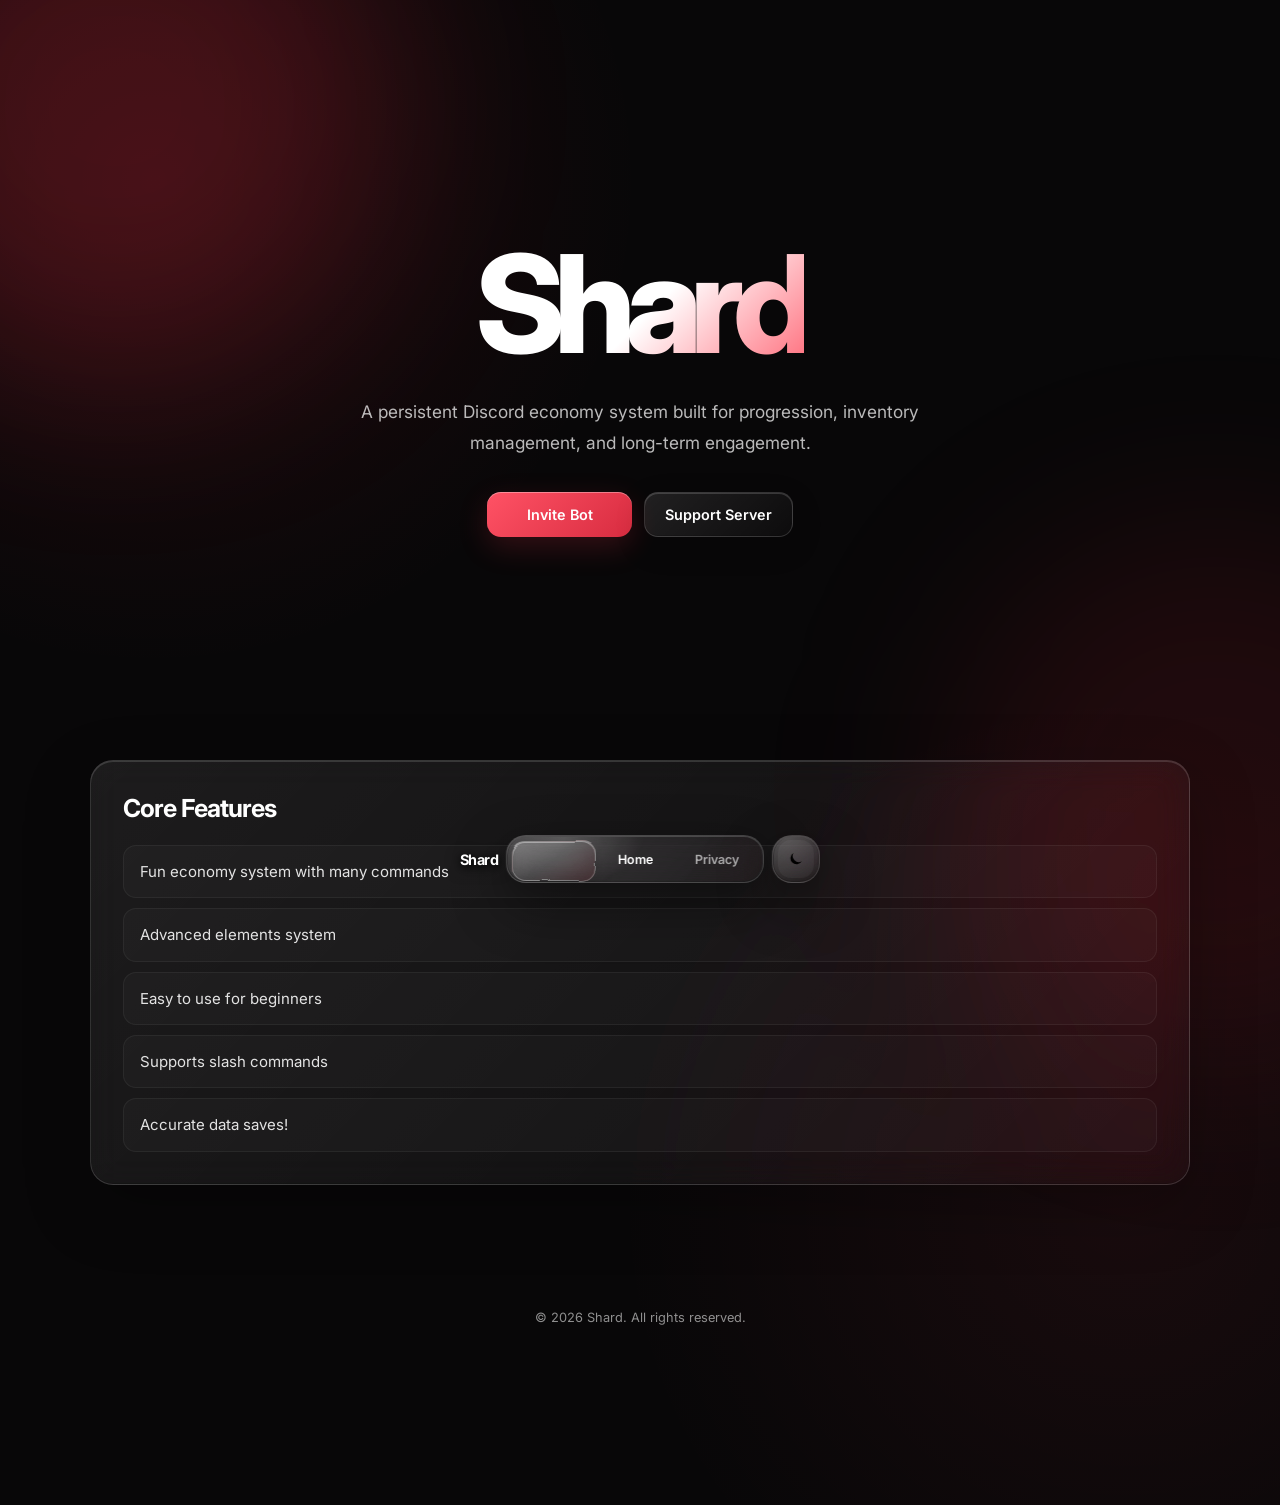
==== commit 8f9fdd42: "Update index.html" ====
--- a/index.html
+++ b/index.html
@@ -10,16 +10,42 @@
 
 <div class="container">
 <nav>
-    <strong>Shard</strong>
+    <span class="shard-label">Shard</span>
 
     <div class="nav-pages">
+        <span class="nav-indicator"></span>
+
         <a href="index.html">Home</a>
         <a href="privacy.html">Privacy</a>
         <a href="terms.html">Terms</a>
     </div>
 
     <div class="theme-pill">
-        <button class="theme-button">Light</button>
+        <button
+            class="theme-button"
+            type="button"
+            aria-label="Switch theme"
+        >
+            <span class="theme-icon theme-icon-moon">
+                <svg viewBox="0 0 24 24">
+                    <path d="M20.4 15.2A8.5 8.5 0 0 1 8.8 3.6 8.5 8.5 0 1 0 20.4 15.2Z"/>
+                </svg>
+            </span>
+
+            <span class="theme-icon theme-icon-sun">
+                <svg viewBox="0 0 24 24">
+                    <circle cx="12" cy="12" r="3.4"/>
+                    <path d="M12 2v2"/>
+                    <path d="M12 20v2"/>
+                    <path d="m4.93 4.93 1.41 1.41"/>
+                    <path d="m17.66 17.66 1.41 1.41"/>
+                    <path d="M2 12h2"/>
+                    <path d="M20 12h2"/>
+                    <path d="m4.93 19.07 1.41-1.41"/>
+                    <path d="m17.66 6.34 1.41-1.41"/>
+                </svg>
+            </span>
+        </button>
     </div>
 </nav>
 
@@ -29,7 +55,7 @@
 
     <div class="buttons">
         <a href="https://discord.com/oauth2/authorize?client_id=1167810483051565056&scope=bot%20applications.commands&permissions=0" class="primary">Invite Bot</a>
-        <a href="https://discord.gg/EYq4yWE6bj" class="secondary">Support Server</a>
+        <a href="https://discord.gg/g22FcFpw66" class="secondary">Support Server</a>
     </div>
 </section>
 
--- a/style.css
+++ b/style.css
@@ -8,20 +8,23 @@
 
 :root {
     --bg: #080708;
-    --surface: rgba(255, 255, 255, 0.045);
-    --surface-hover: rgba(255, 255, 255, 0.075);
-    --border: rgba(255, 255, 255, 0.11);
-
     --text: #ffffff;
-    --muted: rgba(255, 255, 255, 0.72);
+    --muted: rgba(255, 255, 255, .72);
 
     --red: #ff465a;
-    --red-light: #ff8d9a;
-    --red-dark: #c52539;
-
-    --nav-bg: rgba(15, 11, 12, 0.72);
+    --red-soft: rgba(255, 70, 90, .16);
+
+    --glass-white: rgba(255, 255, 255, .09);
+    --glass-edge: rgba(255, 255, 255, .15);
+
+    --nav-height: 48px;
+    --nav-radius: 20px;
 
     --ease: cubic-bezier(.22, 1, .36, 1);
+    --spring: cubic-bezier(.16, 1.28, .34, 1);
+
+    --glass-blur: 16px;
+    --glass-saturate: 165%;
 }
 
 html {
@@ -35,76 +38,84 @@
     color: var(--text);
     font-family: "Inter", sans-serif;
 
+    -webkit-font-smoothing: antialiased;
+    text-rendering: optimizeLegibility;
+
     background:
         radial-gradient(
-            circle at 15% 15%,
-            rgba(255, 58, 78, 0.10),
+            circle at 12% 12%,
+            rgba(255, 57, 78, .10),
             transparent 28%
         ),
         radial-gradient(
-            circle at 85% 78%,
-            rgba(255, 78, 96, 0.07),
-            transparent 30%
+            circle at 88% 80%,
+            rgba(255, 70, 90, .07),
+            transparent 31%
         ),
         var(--bg);
 
-    -webkit-font-smoothing: antialiased;
-    text-rendering: optimizeLegibility;
-
     transition:
-        background .45s ease,
-        color .45s ease;
+        background-color .7s ease,
+        color .5s ease;
 }
 
 body::before,
 body::after {
     content: "";
+
     position: fixed;
+
     z-index: -2;
 
-    width: 44vw;
-    height: 44vw;
-
-    max-width: 620px;
-    max-height: 620px;
+    width: 42vw;
+    height: 42vw;
+
+    max-width: 600px;
+    max-height: 600px;
 
     border-radius: 50%;
+
     pointer-events: none;
 
-    filter: blur(115px);
-    opacity: .55;
+    filter: blur(92px);
 }
 
 body::before {
     top: -18%;
     left: -12%;
 
-    background: rgba(255, 45, 66, .22);
+    background:
+        rgba(255, 46, 67, .18);
 
     animation:
         floatRedOne
-        17s
+        18s
         ease-in-out
         infinite alternate;
 }
 
 body::after {
-    right: -15%;
+    right: -16%;
     bottom: -18%;
 
-    background: rgba(205, 35, 55, .16);
+    background:
+        rgba(205, 35, 55, .12);
 
     animation:
         floatRedTwo
-        20s
+        21s
         ease-in-out
         infinite alternate;
 }
 
 .container {
     width: min(1100px, calc(100% - 32px));
-    margin: auto;
-    padding-bottom: 145px;
+
+    margin:
+        0 auto;
+
+    padding-bottom:
+        145px;
 }
 
 
@@ -115,56 +126,96 @@
 .hero {
     min-height: 760px;
 
-    display: flex;
-    flex-direction: column;
-    justify-content: center;
-    align-items: center;
-
-    padding: 120px 20px 100px;
-
-    text-align: center;
+    display:
+        flex;
+
+    flex-direction:
+        column;
+
+    justify-content:
+        center;
+
+    align-items:
+        center;
+
+    padding:
+        120px
+        20px
+        100px;
+
+    text-align:
+        center;
 }
 
 .hero h1 {
-    font-size: clamp(4.2rem, 13vw, 8.5rem);
-    font-weight: 800;
-    line-height: .9;
-    letter-spacing: -.085em;
+    font-size:
+        clamp(
+            4.2rem,
+            13vw,
+            8.5rem
+        );
+
+    font-weight:
+        800;
+
+    line-height:
+        .9;
+
+    letter-spacing:
+        -.085em;
+
+    color:
+        transparent;
 
     background:
         linear-gradient(
             135deg,
-            #ffffff 10%,
-            #ffffff 48%,
-            #ff737f 100%
-        );
-
-    -webkit-background-clip: text;
-    background-clip: text;
-    color: transparent;
+            #fff 10%,
+            #fff 54%,
+            #ff717f 100%
+        );
+
+    -webkit-background-clip:
+        text;
+
+    background-clip:
+        text;
 
     animation:
         heroIn
-        .9s
+        .85s
         var(--ease)
         both;
 }
 
 .hero p {
-    width: min(680px, 100%);
-
-    margin-top: 30px;
-
-    color: var(--muted);
-
-    font-size: clamp(.98rem, 1.7vw, 1.08rem);
-    line-height: 1.8;
-    letter-spacing: -.01em;
+    width:
+        min(
+            620px,
+            100%
+        );
+
+    margin:
+        30px auto
+        0;
+
+    color:
+        var(--muted);
+
+    font-size:
+        clamp(
+            .98rem,
+            1.7vw,
+            1.08rem
+        );
+
+    line-height:
+        1.8;
 
     animation:
         fadeUp
         .8s
-        .18s
+        .15s
         var(--ease)
         both;
 }
@@ -175,75 +226,107 @@
 ========================================= */
 
 .buttons {
-    display: flex;
-    justify-content: center;
-    gap: 12px;
-
-    margin-top: 34px;
+    display:
+        flex;
+
+    justify-content:
+        center;
+
+    gap:
+        12px;
+
+    margin-top:
+        34px;
 
     animation:
         fadeUp
         .8s
-        .3s
+        .28s
         var(--ease)
         both;
 }
 
 .buttons a {
-    position: relative;
-    overflow: hidden;
-
-    display: inline-flex;
-    align-items: center;
-    justify-content: center;
-
-    min-width: 145px;
-    padding: 13px 20px;
-
-    border-radius: 14px;
-
-    color: #fff;
-    text-decoration: none;
-
-    font-size: .9rem;
-    font-weight: 600;
+    position:
+        relative;
+
+    overflow:
+        hidden;
+
+    display:
+        inline-flex;
+
+    align-items:
+        center;
+
+    justify-content:
+        center;
+
+    min-width:
+        145px;
+
+    padding:
+        13px
+        20px;
+
+    border-radius:
+        14px;
+
+    color:
+        #fff;
+
+    text-decoration:
+        none;
+
+    font-size:
+        .9rem;
+
+    font-weight:
+        600;
 
     transition:
         transform .3s var(--ease),
-        box-shadow .3s ease,
-        background .3s ease;
+        box-shadow .3s ease;
 }
 
 .buttons a::before {
-    content: "";
-
-    position: absolute;
-    inset: 0;
+    content:
+        "";
+
+    position:
+        absolute;
+
+    inset:
+        0;
 
     background:
         linear-gradient(
             110deg,
             transparent 25%,
-            rgba(255,255,255,.22) 50%,
+            rgba(255,255,255,.20) 50%,
             transparent 75%
         );
 
-    transform: translateX(-120%);
+    transform:
+        translateX(-120%);
 
     transition:
         transform .7s var(--ease);
 }
 
 .buttons a:hover::before {
-    transform: translateX(120%);
+    transform:
+        translateX(120%);
 }
 
 .buttons a:hover {
-    transform: translateY(-4px);
+    transform:
+        translateY(-4px);
 }
 
 .buttons a:active {
-    transform: scale(.97);
+    transform:
+        scale(.97);
 }
 
 .primary {
@@ -255,25 +338,50 @@
         );
 
     box-shadow:
-        0 9px 28px rgba(255,56,77,.18),
-        inset 0 1px 0 rgba(255,255,255,.35);
+        0 10px 30px
+        rgba(255,55,75,.18),
+
+        inset 0 1px 0
+        rgba(255,255,255,.35);
 }
 
 .secondary {
-    border: 1px solid var(--border);
-
-    background: rgba(255,255,255,.045);
-
-    backdrop-filter: blur(18px);
-    -webkit-backdrop-filter: blur(18px);
+    border:
+        1px solid var(--glass-edge);
+
+    background:
+        linear-gradient(
+            135deg,
+            rgba(255,255,255,.10),
+            rgba(255,255,255,.025)
+        );
+
+    backdrop-filter:
+        blur(var(--glass-blur))
+        saturate(var(--glass-saturate));
+
+    -webkit-backdrop-filter:
+        blur(var(--glass-blur))
+        saturate(var(--glass-saturate));
 
     box-shadow:
-        0 9px 28px rgba(0,0,0,.18),
-        inset 0 1px 0 rgba(255,255,255,.07);
+        0 10px 30px
+        rgba(0,0,0,.17),
+
+        inset 0 1px 0
+        rgba(255,255,255,.16),
+
+        inset 0 -1px 0
+        rgba(0,0,0,.14);
 }
 
 .secondary:hover {
-    background: rgba(255,255,255,.075);
+    box-shadow:
+        0 14px 34px
+        rgba(0,0,0,.22),
+
+        inset 0 1px 0
+        rgba(255,255,255,.19);
 }
 
 
@@ -282,44 +390,68 @@
 ========================================= */
 
 .section {
-    padding-bottom: 100px;
+    padding-bottom:
+        100px;
 }
 
 .card {
-    position: relative;
-    overflow: hidden;
-
-    padding: 32px;
-
-    border: 1px solid var(--border);
-    border-radius: 23px;
-
-    background:
-        rgba(255,255,255,.042);
-
-    backdrop-filter: blur(26px);
-    -webkit-backdrop-filter: blur(26px);
+    position:
+        relative;
+
+    overflow:
+        hidden;
+
+    padding:
+        32px;
+
+    border:
+        1px solid var(--glass-edge);
+
+    border-radius:
+        23px;
+
+    background:
+        linear-gradient(
+            135deg,
+            rgba(255,255,255,.085),
+            rgba(255,255,255,.025)
+        );
+
+    backdrop-filter:
+        blur(var(--glass-blur))
+        saturate(var(--glass-saturate));
+
+    -webkit-backdrop-filter:
+        blur(var(--glass-blur))
+        saturate(var(--glass-saturate));
 
     box-shadow:
-        0 20px 65px rgba(0,0,0,.24),
-        inset 0 1px 0 rgba(255,255,255,.065);
-
-    opacity: 0;
-
-    transform:
-        translateY(35px)
-        scale(.97);
+        0 22px 65px
+        rgba(0,0,0,.25),
+
+        inset 0 1px 0
+        rgba(255,255,255,.14),
+
+        inset 0 -1px 0
+        rgba(0,0,0,.15);
+
+    opacity:
+        0;
+
+    transform:
+        translateY(34px)
+        scale(.975);
 
     transition:
         opacity .75s var(--ease),
         transform .75s var(--ease),
         border-color .3s ease,
-        background .3s ease,
         box-shadow .3s ease;
 }
 
 .card.visible {
-    opacity: 1;
+    opacity:
+        1;
 
     transform:
         translateY(0)
@@ -328,53 +460,79 @@
 
 .card:hover {
     border-color:
-        rgba(255,81,99,.2);
-
-    background:
-        rgba(255,255,255,.052);
+        rgba(255,75,95,.20);
 
     box-shadow:
-        0 28px 75px rgba(0,0,0,.3),
-        inset 0 1px 0 rgba(255,255,255,.08);
+        0 28px 75px
+        rgba(0,0,0,.31),
+
+        inset 0 1px 0
+        rgba(255,255,255,.17),
+
+        inset 0 -1px 0
+        rgba(0,0,0,.15);
 }
 
 .card h2 {
-    color: #fff;
-
-    margin-bottom: 21px;
-
-    font-size: 1.55rem;
-    font-weight: 700;
-    line-height: 1.25;
-
-    letter-spacing: -.04em;
+    margin-bottom:
+        21px;
+
+    color:
+        #fff;
+
+    font-size:
+        1.55rem;
+
+    font-weight:
+        700;
+
+    line-height:
+        1.25;
+
+    letter-spacing:
+        -.04em;
 }
 
 .card ul {
-    display: grid;
-    gap: 10px;
-
-    list-style: none;
+    display:
+        grid;
+
+    gap:
+        10px;
+
+    list-style:
+        none;
 }
 
 .card li {
-    padding: 14px 16px;
-
-    color: rgba(255,255,255,.88);
+    padding:
+        14px
+        16px;
+
+    color:
+        rgba(255,255,255,.88);
 
     border:
-        1px solid rgba(255,255,255,.055);
-
-    border-radius: 13px;
+        1px solid
+        rgba(255,255,255,.055);
+
+    border-radius:
+        13px;
 
     background:
         rgba(255,255,255,.022);
 
-    font-size: .94rem;
-    line-height: 1.55;
-
-    opacity: 0;
-    transform: translateY(12px);
+    font-size:
+        .94rem;
+
+    line-height:
+        1.55;
+
+    opacity:
+        0;
+
+    transform:
+        translateY(12px);
 
     transition:
         opacity .5s ease,
@@ -383,28 +541,36 @@
 }
 
 .card.visible li {
-    opacity: 1;
-    transform: translateY(0);
+    opacity:
+        1;
+
+    transform:
+        translateY(0);
 }
 
 .card.visible li:nth-child(1) {
-    transition-delay: .08s;
+    transition-delay:
+        .08s;
 }
 
 .card.visible li:nth-child(2) {
-    transition-delay: .15s;
+    transition-delay:
+        .15s;
 }
 
 .card.visible li:nth-child(3) {
-    transition-delay: .22s;
+    transition-delay:
+        .22s;
 }
 
 .card.visible li:nth-child(4) {
-    transition-delay: .29s;
+    transition-delay:
+        .29s;
 }
 
 .card.visible li:nth-child(5) {
-    transition-delay: .36s;
+    transition-delay:
+        .36s;
 }
 
 .card li:hover {
@@ -418,9 +584,14 @@
 ========================================= */
 
 .legal-content {
-    width: min(850px, 100%);
-
-    margin: auto;
+    width:
+        min(
+            720px,
+            100%
+        );
+
+    margin:
+        0 auto;
 
     padding:
         115px
@@ -435,9 +606,11 @@
 }
 
 .legal-content h1 {
-    margin-bottom: 34px;
-
-    color: #fff;
+    margin-bottom:
+        36px;
+
+    color:
+        #fff;
 
     font-size:
         clamp(
@@ -446,305 +619,806 @@
             4.4rem
         );
 
-    line-height: 1;
-    letter-spacing: -.065em;
+    line-height:
+        1;
+
+    letter-spacing:
+        -.065em;
 }
 
 .legal-content h2 {
-    margin-top: 44px;
-    margin-bottom: 15px;
-
-    color: #fff;
-
-    font-size: 1.25rem;
-    line-height: 1.3;
-
-    letter-spacing: -.025em;
+    margin-top:
+        44px;
+
+    margin-bottom:
+        15px;
+
+    color:
+        #fff;
+
+    font-size:
+        1.25rem;
+
+    line-height:
+        1.35;
 }
 
 .legal-content h3 {
-    margin-top: 30px;
-    margin-bottom: 11px;
-
-    color: #fff;
-
-    font-size: 1.05rem;
+    margin-top:
+        30px;
+
+    margin-bottom:
+        11px;
+
+    color:
+        #fff;
+
+    font-size:
+        1.05rem;
 }
 
 .legal-content p {
-    margin: 0;
-
-    color: rgba(255,255,255,.86);
-
-    font-size: .97rem;
-    line-height: 1.9;
+    margin:
+        0;
+
+    color:
+        rgba(255,255,255,.86);
+
+    font-size:
+        .97rem;
+
+    line-height:
+        1.9;
 }
 
 .legal-content p + p {
-    margin-top: 22px;
+    margin-top:
+        22px;
 }
 
 .legal-content ul,
 .legal-content ol {
-    margin-top: 19px;
-    padding-left: 24px;
-
-    color: rgba(255,255,255,.86);
-
-    line-height: 1.9;
+    margin-top:
+        20px;
+
+    padding-left:
+        24px;
+
+    color:
+        rgba(255,255,255,.86);
+
+    line-height:
+        1.9;
 }
 
 .legal-content li + li {
-    margin-top: 10px;
+    margin-top:
+        10px;
 }
 
 
 /* =========================================
-   BOTTOM NAVIGATION
+   NAVIGATION SHELL
 ========================================= */
 
 nav {
-    position: fixed;
-
-    left: 50%;
-    bottom: 18px;
-
-    z-index: 100;
-
-    display: flex;
-    align-items: center;
-    gap: 7px;
-
-    width: max-content;
-    max-width: calc(100% - 20px);
-
-    padding: 6px;
-
-    transform: translateX(-50%);
+    position:
+        fixed;
+
+    left:
+        50%;
+
+    bottom:
+        17px;
+
+    z-index:
+        1000;
+
+    display:
+        flex;
+
+    align-items:
+        center;
+
+    justify-content:
+        center;
+
+    gap:
+        8px;
+
+    width:
+        max-content;
+
+    max-width:
+        calc(100vw - 16px);
+
+    transform:
+        translateX(-50%);
+
+    background:
+        transparent;
 
     border:
-        1px solid rgba(255,255,255,.12);
-
-    border-radius: 19px;
-
-    background:
-        var(--nav-bg);
+        0;
+
+    box-shadow:
+        none;
+
+    opacity:
+        1 !important;
+
+    animation:
+        none !important;
+
+    user-select:
+        none;
+
+    -webkit-user-select:
+        none;
+}
+
+
+/* =========================================
+   SHARD LABEL
+========================================= */
+
+.shard-label {
+    position:
+        relative;
+
+    z-index:
+        20;
+
+    flex:
+        0 0 auto;
+
+    color:
+        #fff;
+
+    font-size:
+        .90rem;
+
+    font-weight:
+        700;
+
+    letter-spacing:
+        -.035em;
+
+    text-shadow:
+        0 2px 7px rgba(0,0,0,.95),
+        0 3px 16px rgba(0,0,0,.72);
+
+    white-space:
+        nowrap;
+
+    pointer-events:
+        none;
+}
+
+
+/* =========================================
+   MAIN NAV PILL
+========================================= */
+
+.nav-pages {
+    --slider-index:
+        0;
+
+    position:
+        relative;
+
+    display:
+        grid;
+
+    grid-template-columns:
+        repeat(3, minmax(0, 1fr));
+
+    width:
+        258px;
+
+    height:
+        var(--nav-height);
+
+    padding:
+        5px;
+
+    border:
+        1px solid rgba(255,255,255,.16);
+
+    border-radius:
+        var(--nav-radius);
+
+    background:
+        linear-gradient(
+            135deg,
+            rgba(255,255,255,.12),
+            rgba(255,255,255,.028)
+        );
 
     backdrop-filter:
-        blur(25px)
-        saturate(150%);
+        blur(16px)
+        saturate(175%);
 
     -webkit-backdrop-filter:
-        blur(25px)
-        saturate(150%);
+        blur(16px)
+        saturate(175%);
 
     box-shadow:
-        0 18px 55px rgba(0,0,0,.42),
-        inset 0 1px 0 rgba(255,255,255,.08);
-
-    animation:
-        dockIn
-        .8s
-        .1s
-        var(--ease)
-        both;
-
-    user-select: none;
-    -webkit-user-select: none;
-
-    touch-action: none;
-}
-
-nav strong {
-    display: none;
-}
-
-
-/* Main navigation */
-
-.nav-pages {
-    position: relative;
-
-    display: flex;
-    align-items: center;
-
-    gap: 2px;
-
-    padding: 0;
-
-    border-radius: 14px;
-}
-
-
-/* Sliding pill */
+        0 20px 55px
+        rgba(0,0,0,.44),
+
+        0 3px 18px
+        rgba(0,0,0,.12),
+
+        inset 0 1px 0
+        rgba(255,255,255,.17),
+
+        inset 0 -1px 0
+        rgba(0,0,0,.15);
+
+    overflow:
+        hidden;
+
+    touch-action:
+        none;
+
+    isolation:
+        isolate;
+
+    transform:
+        translateZ(0);
+
+    contain:
+        layout paint;
+}
+
+
+/* =========================================
+   NAV SHEEN
+========================================= */
+
+.nav-pages::after {
+    content:
+        "";
+
+    position:
+        absolute;
+
+    inset:
+        1px;
+
+    z-index:
+        1;
+
+    border-radius:
+        calc(var(--nav-radius) - 2px);
+
+    pointer-events:
+        none;
+
+    background:
+        radial-gradient(
+            120px 75px at
+                var(--glass-x, 22%)
+                var(--glass-y, 0%),
+            rgba(255,255,255,.20),
+            transparent 68%
+        ),
+        linear-gradient(
+            120deg,
+            rgba(255,255,255,.065),
+            transparent 35%,
+            transparent 70%,
+            rgba(255,50,70,.025)
+        );
+
+    transition:
+        background .3s ease;
+}
+
+
+/* =========================================
+   MAIN LIQUID SLIDER
+========================================= */
 
 .nav-pages::before {
-    content: "";
-
-    position: absolute;
+    content:
+        "";
+
+    position:
+        absolute;
+
+    z-index:
+        2;
+
+    top:
+        5px;
 
     left:
-        var(--slider-x, 0px);
-
-    top: 0;
+        calc(
+            5px +
+            (
+                var(--slider-index)
+                *
+                ((100% - 10px) / 3)
+            )
+        );
 
     width:
-        var(--slider-width, 0px);
-
-    height: 100%;
-
-    border-radius: 13px;
-
-    background:
-        rgba(255,255,255,.085);
+        calc(
+            (100% - 10px) / 3
+        );
+
+    height:
+        38px;
+
+    border:
+        1px solid rgba(255,255,255,.26);
+
+    border-radius:
+        14px;
+
+    background:
+        linear-gradient(
+            145deg,
+            rgba(255,255,255,.25),
+            rgba(255,255,255,.09) 48%,
+            rgba(255,67,88,.11)
+        );
 
     box-shadow:
-        inset 0 1px 0 rgba(255,255,255,.08),
-        0 2px 10px rgba(0,0,0,.12);
-
-    pointer-events: none;
+        inset 0 1px 0
+        rgba(255,255,255,.38),
+
+        inset 0 -5px 12px
+        rgba(0,0,0,.13),
+
+        inset 0 0 15px
+        rgba(255,255,255,.045),
+
+        0 5px 17px
+        rgba(0,0,0,.19);
+
+    pointer-events:
+        none;
+
+    transform:
+        translateZ(0)
+        scaleX(var(--slider-scale-x,1))
+        scaleY(var(--slider-scale-y,1));
+
+    transform-origin:
+        center;
+
+    filter:
+        url("#shard-liquid");
 
     transition:
-        left .42s var(--ease),
-        width .42s var(--ease),
-        transform .2s var(--ease);
-}
+        left .52s var(--spring),
+        transform .28s var(--spring),
+        border-radius .28s var(--spring),
+        filter .28s ease;
+}
+
+
+/* =========================================
+   LIQUID DRAG STATE
+========================================= */
 
 .nav-pages.dragging::before {
     transition:
         left .035s linear,
-        width .035s linear,
-        transform .18s var(--ease);
-
-    transform: scaleY(.88);
-}
-
-
-/* Navigation links */
+        transform .12s linear,
+        border-radius .12s linear;
+
+    transform:
+        translateZ(0)
+        scaleX(1.05)
+        scaleY(.91);
+
+    border-radius:
+        16px;
+
+    filter:
+        url("#shard-liquid")
+        saturate(1.45);
+}
+
+.nav-pages.slider-static::before {
+    transition:
+        none !important;
+}
+
+
+/* =========================================
+   NAV LINKS
+========================================= */
 
 .nav-pages a {
-    position: relative;
-    z-index: 2;
-
-    display: inline-flex;
-    align-items: center;
-    justify-content: center;
-
-    height: 34px;
-    padding: 0 14px;
-
-    border: 0;
-    border-radius: 13px;
-
-    outline: none;
+    position:
+        relative;
+
+    z-index:
+        4;
+
+    display:
+        flex;
+
+    align-items:
+        center;
+
+    justify-content:
+        center;
+
+    width:
+        100%;
+
+    height:
+        38px;
+
+    padding:
+        0 5px;
+
+    border:
+        0;
+
+    border-radius:
+        14px;
 
     color:
         rgba(255,255,255,.62);
 
-    background: transparent;
-
-    font-family: inherit;
-    font-size: .79rem;
-    font-weight: 600;
-
-    line-height: 1;
-
-    text-decoration: none;
-    white-space: nowrap;
-
-    cursor: pointer;
-
-    -webkit-tap-highlight-color: transparent;
+    background:
+        transparent;
+
+    font-family:
+        inherit;
+
+    font-size:
+        .79rem;
+
+    font-weight:
+        600;
+
+    line-height:
+        1;
+
+    text-align:
+        center;
+
+    text-decoration:
+        none;
+
+    white-space:
+        nowrap;
+
+    cursor:
+        pointer;
+
+    -webkit-tap-highlight-color:
+        transparent;
 
     transition:
         color .25s ease,
-        opacity .25s ease;
+        transform .18s var(--ease);
 }
 
 .nav-pages a:hover {
-    color: #fff;
+    color:
+        #fff;
+}
+
+.nav-pages a:active {
+    transform:
+        scale(.955);
 }
 
 .nav-pages a.active {
-    color: #fff;
+    color:
+        #fff;
 }
 
 
 /* =========================================
-   SEPARATE THEME PILL
+   THEME PILL
 ========================================= */
 
 .theme-pill {
-    position: relative;
-
-    flex-shrink: 0;
-
-    display: inline-flex;
-
-    padding: 2px;
+    position:
+        relative;
+
+    display:
+        flex;
+
+    align-items:
+        center;
+
+    justify-content:
+        center;
+
+    width:
+        var(--nav-height);
+
+    height:
+        var(--nav-height);
+
+    padding:
+        5px;
 
     border:
-        1px solid rgba(255,255,255,.08);
-
-    border-radius: 14px;
-
-    background:
-        rgba(255,255,255,.035);
+        1px solid rgba(255,255,255,.16);
+
+    border-radius:
+        var(--nav-radius);
+
+    background:
+        linear-gradient(
+            135deg,
+            rgba(255,255,255,.12),
+            rgba(255,255,255,.028)
+        );
+
+    backdrop-filter:
+        blur(16px)
+        saturate(175%);
+
+    -webkit-backdrop-filter:
+        blur(16px)
+        saturate(175%);
 
     box-shadow:
-        inset 0 1px 0 rgba(255,255,255,.05);
+        0 20px 55px
+        rgba(0,0,0,.44),
+
+        0 3px 18px
+        rgba(0,0,0,.12),
+
+        inset 0 1px 0
+        rgba(255,255,255,.17),
+
+        inset 0 -1px 0
+        rgba(0,0,0,.15);
+
+    overflow:
+        hidden;
+
+    isolation:
+        isolate;
+
+    transform:
+        translateZ(0);
+
+    touch-action:
+        manipulation;
+}
+
+.theme-pill::after {
+    content:
+        "";
+
+    position:
+        absolute;
+
+    inset:
+        1px;
+
+    z-index:
+        1;
+
+    border-radius:
+        18px;
+
+    background:
+        radial-gradient(
+            90px 65px at
+                var(--theme-x, 30%)
+                var(--theme-y, 0%),
+            rgba(255,255,255,.18),
+            transparent 70%
+        );
+
+    pointer-events:
+        none;
+}
+
+.theme-button {
+    position:
+        relative;
+
+    z-index:
+        3;
+
+    display:
+        flex;
+
+    align-items:
+        center;
+
+    justify-content:
+        center;
+
+    width:
+        38px;
+
+    height:
+        38px;
+
+    padding:
+        0;
+
+    border:
+        0;
+
+    border-radius:
+        13px;
+
+    color:
+        rgba(255,255,255,.88);
+
+    background:
+        rgba(255,255,255,.045);
+
+    cursor:
+        pointer;
 
     transition:
         background .25s ease,
-        border-color .25s ease;
-}
-
-.theme-pill:hover {
-    background:
-        rgba(255,255,255,.06);
-
-    border-color:
-        rgba(255,255,255,.12);
-}
-
-.theme-button {
-    display: inline-flex;
-    align-items: center;
-    justify-content: center;
-
-    height: 30px;
-    padding: 0 11px;
-
-    border: 0;
-    border-radius: 11px;
-
+        transform .35s var(--spring),
+        color .25s ease;
+}
+
+.theme-button:hover {
     color:
-        rgba(255,255,255,.72);
-
-    background: transparent;
-
-    font-family: inherit;
-    font-size: .74rem;
-    font-weight: 600;
-
-    cursor: pointer;
+        #fff;
+
+    background:
+        rgba(255,255,255,.09);
+}
+
+.theme-button:active {
+    transform:
+        scale(.84);
+}
+
+.theme-button.switching {
+    animation:
+        themeButtonBounce
+        .55s
+        var(--spring);
+}
+
+.theme-icon {
+    position:
+        absolute;
+
+    width:
+        17px;
+
+    height:
+        17px;
+
+    top:
+        50%;
+
+    left:
+        50%;
 
     transition:
-        color .25s ease,
-        background .25s ease,
-        transform .2s var(--ease);
-}
-
-.theme-button:hover {
-    color: #fff;
-
-    background:
-        rgba(255,255,255,.065);
-}
-
-.theme-button:active {
-    transform:
-        scale(.94);
+        opacity .3s ease,
+        transform .55s var(--spring);
+}
+
+.theme-icon-moon {
+    opacity:
+        1;
+
+    transform:
+        translate(-50%,-50%)
+        rotate(0deg)
+        scale(1);
+}
+
+.theme-icon-sun {
+    opacity:
+        0;
+
+    transform:
+        translate(-50%,-50%)
+        rotate(-90deg)
+        scale(.35);
+}
+
+body.light .theme-icon-moon {
+    opacity:
+        0;
+
+    transform:
+        translate(-50%,-50%)
+        rotate(90deg)
+        scale(.35);
+}
+
+body.light .theme-icon-sun {
+    opacity:
+        1;
+
+    transform:
+        translate(-50%,-50%)
+        rotate(0deg)
+        scale(1);
+}
+
+
+/* =========================================
+   THEME TRANSITION
+========================================= */
+
+.theme-transition {
+    position:
+        fixed;
+
+    inset:
+        0;
+
+    z-index:
+        9999;
+
+    pointer-events:
+        none;
+
+    opacity:
+        0;
+
+    background:
+        radial-gradient(
+            circle at
+                var(--theme-x,50%)
+                var(--theme-y,50%),
+            rgba(255,255,255,.18) 0,
+            rgba(255,75,95,.10) 8%,
+            rgba(255,255,255,.035) 25%,
+            rgba(8,7,8,.98) 68%
+        );
+
+    clip-path:
+        circle(
+            0px at
+            var(--theme-x,50%)
+            var(--theme-y,50%)
+        );
+
+    backdrop-filter:
+        blur(0);
+
+    -webkit-backdrop-filter:
+        blur(0);
+
+    transform:
+        translateZ(0);
+
+    transition:
+        backdrop-filter .7s ease;
+}
+
+.theme-transition.light {
+    background:
+        radial-gradient(
+            circle at
+                var(--theme-x,50%)
+                var(--theme-y,50%),
+            rgba(255,255,255,.24) 0,
+            rgba(255,110,125,.13) 10%,
+            rgba(255,255,255,.045) 27%,
+            rgba(36,11,15,.98) 68%
+        );
+}
+
+.theme-transition.animating {
+    animation:
+        themeMorph
+        .78s
+        var(--ease)
+        forwards;
 }
 
 
@@ -753,13 +1427,9 @@
 ========================================= */
 
 body.page-leaving {
-    pointer-events: none;
-}
-
-/*
-   The navigation is deliberately excluded
-   so it stays visible while the page changes.
-*/
+    pointer-events:
+        none;
+}
 
 body.page-leaving .hero,
 body.page-leaving .section,
@@ -778,16 +1448,22 @@
 ========================================= */
 
 .footer {
-    padding: 25px 0 35px;
+    padding:
+        25px
+        0
+        35px;
 
     color:
         rgba(255,255,255,.55);
 
-    text-align: center;
-
-    font-size: .8rem;
-
-    opacity: 0;
+    text-align:
+        center;
+
+    font-size:
+        .8rem;
+
+    opacity:
+        0;
 
     transform:
         translateY(15px);
@@ -798,8 +1474,11 @@
 }
 
 .footer.visible {
-    opacity: 1;
-    transform: translateY(0);
+    opacity:
+        1;
+
+    transform:
+        translateY(0);
 }
 
 
@@ -808,136 +1487,146 @@
 ========================================= */
 
 body.light {
-    --bg: #240b0f;
+    --bg:
+        #240b0f;
 
     --nav-bg:
         rgba(74,22,28,.52);
 
-    --border:
-        rgba(255,255,255,.17);
-
     background:
         radial-gradient(
-            circle at 15% 15%,
-            rgba(255,75,95,.14),
+            circle at 12% 12%,
+            rgba(255,75,95,.13),
+            transparent 28%
+        ),
+        radial-gradient(
+            circle at 88% 80%,
+            rgba(255,120,135,.075),
             transparent 30%
         ),
-        radial-gradient(
-            circle at 85% 78%,
-            rgba(255,120,135,.08),
-            transparent 32%
-        ),
         var(--bg);
 }
 
 body.light::before {
     background:
-        rgba(255,74,94,.25);
+        rgba(255,74,94,.24);
 }
 
 body.light::after {
     background:
-        rgba(255,146,158,.18);
-}
-
-body.light .card {
-    background:
-        rgba(255,255,255,.065);
+        rgba(255,146,158,.17);
+}
+
+body.light .nav-pages,
+body.light .theme-pill {
+    background:
+        linear-gradient(
+            135deg,
+            rgba(255,255,255,.13),
+            rgba(255,255,255,.035)
+        );
 }
 
 body.light .nav-pages::before {
     background:
-        rgba(255,255,255,.12);
+        linear-gradient(
+            145deg,
+            rgba(255,255,255,.28),
+            rgba(255,255,255,.08) 52%,
+            rgba(255,110,125,.13)
+        );
 }
 
 
 /* =========================================
-   KEYFRAMES
+   ANIMATIONS
 ========================================= */
 
 @keyframes heroIn {
     from {
-        opacity: 0;
+        opacity:
+            0;
 
         transform:
             translateY(35px)
             scale(.94);
 
-        filter: blur(8px);
+        filter:
+            blur(8px);
     }
 
     to {
-        opacity: 1;
+        opacity:
+            1;
 
         transform:
             translateY(0)
             scale(1);
 
-        filter: blur(0);
+        filter:
+            blur(0);
     }
 }
 
 @keyframes fadeUp {
     from {
-        opacity: 0;
-        transform: translateY(20px);
+        opacity:
+            0;
+
+        transform:
+            translateY(20px);
     }
 
     to {
-        opacity: 1;
-        transform: translateY(0);
+        opacity:
+            1;
+
+        transform:
+            translateY(0);
     }
 }
 
 @keyframes legalIn {
     from {
-        opacity: 0;
+        opacity:
+            0;
 
         transform:
             translateY(22px)
             scale(.985);
 
-        filter: blur(4px);
+        filter:
+            blur(4px);
     }
 
     to {
-        opacity: 1;
+        opacity:
+            1;
 
         transform:
             translateY(0)
             scale(1);
 
-        filter: blur(0);
-    }
-}
-
-@keyframes dockIn {
-    from {
-        opacity: 0;
-
-        transform:
-            translate(-50%,25px)
-            scale(.94);
-    }
-
-    to {
-        opacity: 1;
-
-        transform:
-            translate(-50%,0)
-            scale(1);
+        filter:
+            blur(0);
     }
 }
 
 @keyframes pageOut {
     from {
-        opacity: 1;
-        transform: translateY(0);
+        opacity:
+            1;
+
+        transform:
+            translateY(0);
     }
 
     to {
-        opacity: 0;
-        transform: translateY(-10px);
+        opacity:
+            0;
+
+        transform:
+            translateY(-10px);
     }
 }
 
@@ -951,13 +1640,13 @@
     50% {
         transform:
             translate(16vw,11vh)
-            scale(1.12);
+            scale(1.1);
     }
 
     100% {
         transform:
-            translate(5vw,30vh)
-            scale(.94);
+            translate(5vw,29vh)
+            scale(.95);
     }
 }
 
@@ -971,13 +1660,93 @@
     50% {
         transform:
             translate(-15vw,-12vh)
-            scale(1.1);
+            scale(1.08);
     }
 
     100% {
         transform:
             translate(-5vw,-25vh)
-            scale(.95);
+            scale(.96);
+    }
+}
+
+@keyframes themeButtonBounce {
+    0% {
+        transform:
+            scale(1)
+            rotate(0);
+    }
+
+    28% {
+        transform:
+            scale(.76)
+            rotate(-12deg);
+    }
+
+    55% {
+        transform:
+            scale(1.09)
+            rotate(12deg);
+    }
+
+    78% {
+        transform:
+            scale(.96)
+            rotate(-4deg);
+    }
+
+    100% {
+        transform:
+            scale(1)
+            rotate(0);
+    }
+}
+
+@keyframes themeMorph {
+    0% {
+        opacity:
+            1;
+
+        clip-path:
+            circle(
+                0px at
+                var(--theme-x)
+                var(--theme-y)
+            );
+
+        backdrop-filter:
+            blur(0);
+    }
+
+    20% {
+        opacity:
+            1;
+
+        backdrop-filter:
+            blur(3px);
+    }
+
+    65% {
+        opacity:
+            1;
+
+        backdrop-filter:
+            blur(9px);
+    }
+
+    100% {
+        opacity:
+            0;
+
+        clip-path:
+            circle(
+                150vmax at
+                var(--theme-x)
+                var(--theme-y)
+            );
+
+        backdrop-filter:
+            blur(0);
     }
 }
 
@@ -992,14 +1761,18 @@
         width:
             calc(100% - 20px);
 
-        padding-bottom: 115px;
+        padding-bottom:
+            115px;
     }
 
     .hero {
-        min-height: 650px;
+        min-height:
+            650px;
 
         padding:
-            110px 8px 80px;
+            110px
+            8px
+            80px;
     }
 
     .hero h1 {
@@ -1012,49 +1785,119 @@
     }
 
     .hero p {
-        font-size: .94rem;
-        line-height: 1.72;
+        font-size:
+            .94rem;
+
+        line-height:
+            1.72;
     }
 
     .buttons {
-        width: 100%;
-        flex-direction: column;
+        width:
+            100%;
+
+        flex-direction:
+            column;
     }
 
     .buttons a {
-        width: 100%;
+        width:
+            100%;
     }
 
     .card {
-        padding: 24px;
-        border-radius: 21px;
+        padding:
+            24px;
+
+        border-radius:
+            21px;
     }
 
     .legal-content {
-        padding-top: 88px;
+        padding-top:
+            88px;
     }
 
     .legal-content h1 {
-        margin-bottom: 28px;
+        margin-bottom:
+            28px;
     }
 
     nav {
-        bottom: 12px;
-        gap: 5px;
-        padding: 5px;
-        border-radius: 17px;
+        bottom:
+            10px;
+
+        gap:
+            5px;
+
+        max-width:
+            calc(100vw - 10px);
+    }
+
+    .shard-label {
+        display:
+            none;
+    }
+
+    .nav-pages {
+        width:
+            230px;
+
+        height:
+            46px;
+
+        padding:
+            4px;
+
+        border-radius:
+            18px;
+    }
+
+    .nav-pages::before {
+        top:
+            4px;
+
+        height:
+            36px;
     }
 
     .nav-pages a {
-        height: 32px;
-        padding: 0 10px;
-        font-size: .72rem;
+        height:
+            36px;
+
+        min-width:
+            0;
+
+        padding:
+            0 6px;
+
+        font-size:
+            .70rem;
+    }
+
+    .theme-pill {
+        width:
+            46px;
+
+        height:
+            46px;
+
+        padding:
+            4px;
+
+        border-radius:
+            18px;
     }
 
     .theme-button {
-        height: 28px;
-        padding: 0 9px;
-        font-size: .7rem;
+        width:
+            36px;
+
+        height:
+            36px;
+
+        border-radius:
+            12px;
     }
 }
 
@@ -1066,14 +1909,20 @@
 @media (prefers-reduced-motion: reduce) {
 
     html {
-        scroll-behavior: auto;
+        scroll-behavior:
+            auto;
     }
 
     *,
     *::before,
     *::after {
-        animation-duration: .01ms !important;
-        animation-iteration-count: 1 !important;
-        transition-duration: .01ms !important;
+        animation-duration:
+            .01ms !important;
+
+        animation-iteration-count:
+            1 !important;
+
+        transition-duration:
+            .01ms !important;
     }
 }
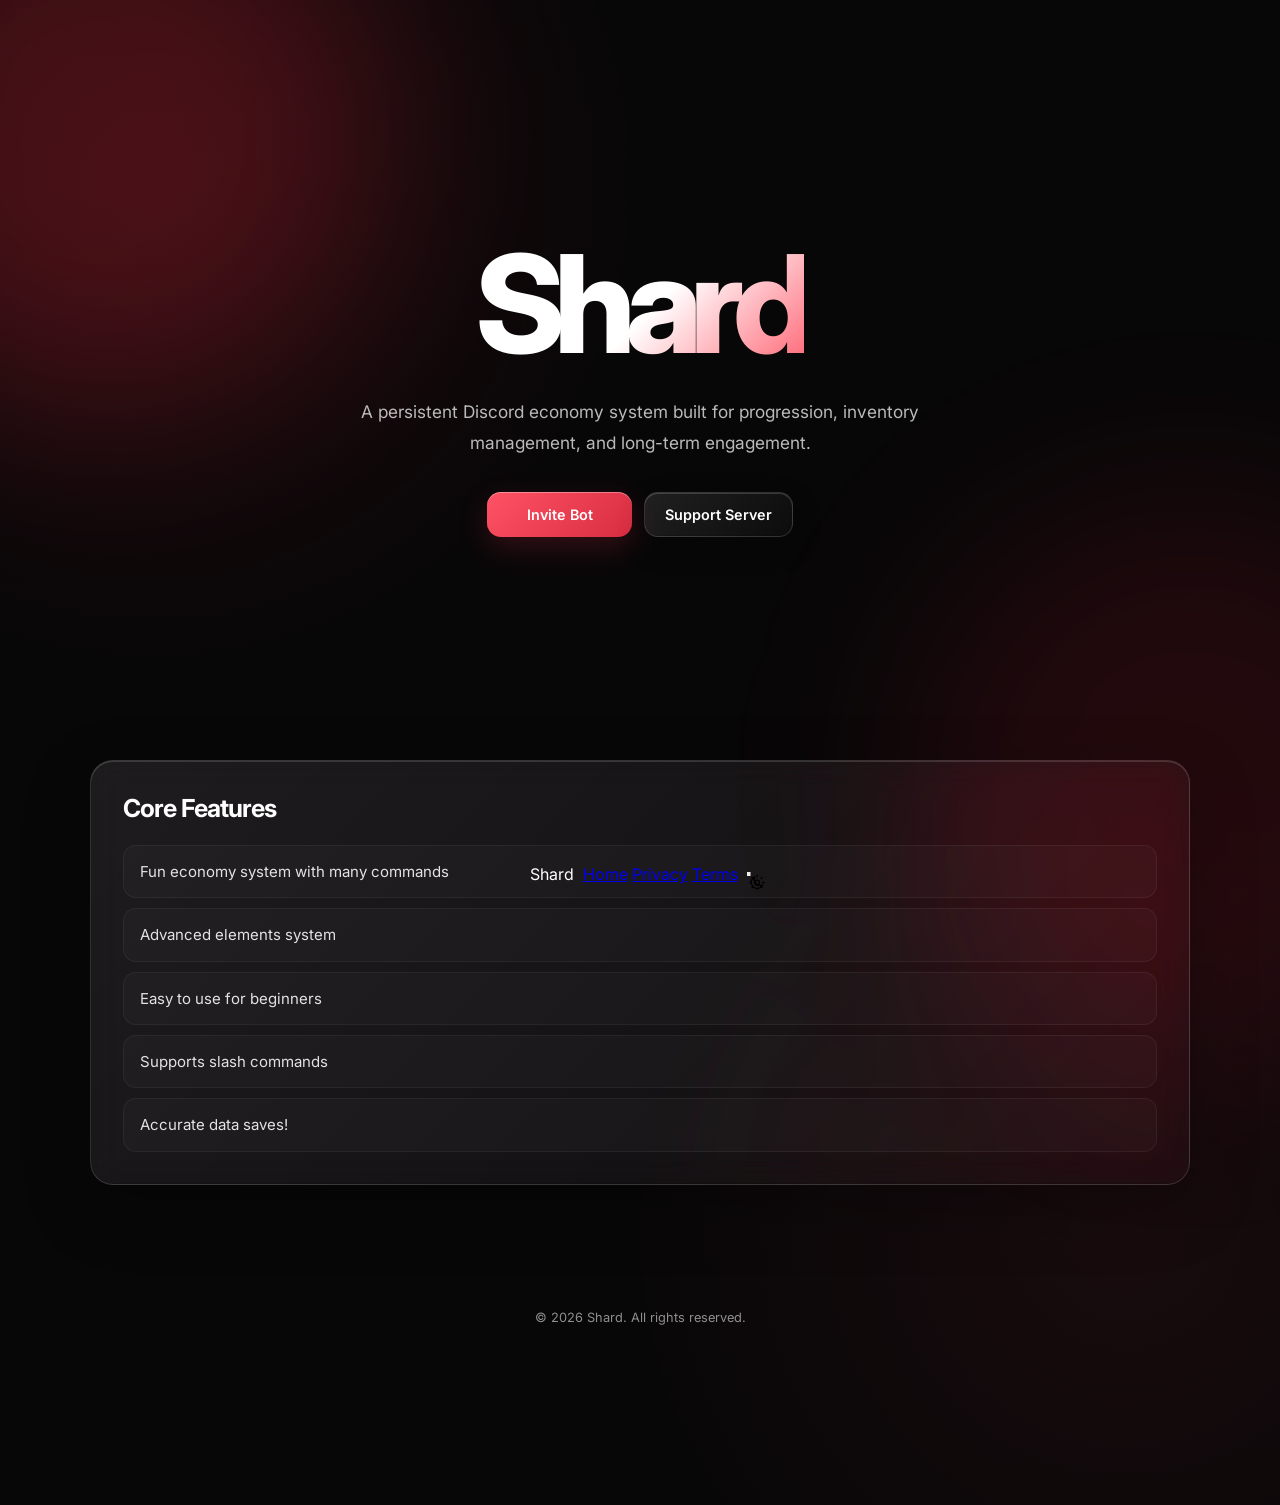
==== commit a70b53de: "Update index.html" ====
--- a/index.html
+++ b/index.html
@@ -9,44 +9,38 @@
 <body class="">
 
 <div class="container">
-<nav>
-    <span class="shard-label">Shard</span>
+<nav class="floating-nav">
+    <div class="brand">Shard</div>
 
-    <div class="nav-pages">
-        <span class="nav-indicator"></span>
+    <div class="page-nav" id="pageNav">
+        <span class="nav-slider" id="navSlider"></span>
 
-        <a href="index.html">Home</a>
-        <a href="privacy.html">Privacy</a>
-        <a href="terms.html">Terms</a>
+        <a href="index.html" data-page="index.html">Home</a>
+        <a href="privacy.html" data-page="privacy.html">Privacy</a>
+        <a href="terms.html" data-page="terms.html">Terms</a>
     </div>
 
-    <div class="theme-pill">
-        <button
-            class="theme-button"
-            type="button"
-            aria-label="Switch theme"
-        >
-            <span class="theme-icon theme-icon-moon">
-                <svg viewBox="0 0 24 24">
-                    <path d="M20.4 15.2A8.5 8.5 0 0 1 8.8 3.6 8.5 8.5 0 1 0 20.4 15.2Z"/>
-                </svg>
-            </span>
+    <button class="theme-toggle" id="themeToggle" type="button" aria-label="Toggle theme">
+        <span class="theme-icon moon">
+            <svg viewBox="0 0 24 24">
+                <path d="M20 15.2A8.5 8.5 0 0 1 8.8 4 8.5 8.5 0 1 0 20 15.2Z"/>
+            </svg>
+        </span>
 
-            <span class="theme-icon theme-icon-sun">
-                <svg viewBox="0 0 24 24">
-                    <circle cx="12" cy="12" r="3.4"/>
-                    <path d="M12 2v2"/>
-                    <path d="M12 20v2"/>
-                    <path d="m4.93 4.93 1.41 1.41"/>
-                    <path d="m17.66 17.66 1.41 1.41"/>
-                    <path d="M2 12h2"/>
-                    <path d="M20 12h2"/>
-                    <path d="m4.93 19.07 1.41-1.41"/>
-                    <path d="m17.66 6.34 1.41-1.41"/>
-                </svg>
-            </span>
-        </button>
-    </div>
+        <span class="theme-icon sun">
+            <svg viewBox="0 0 24 24">
+                <circle cx="12" cy="12" r="3.5"/>
+                <path d="M12 2V4"/>
+                <path d="M12 20V22"/>
+                <path d="M4.93 4.93L6.34 6.34"/>
+                <path d="M17.66 17.66L19.07 19.07"/>
+                <path d="M2 12H4"/>
+                <path d="M20 12H22"/>
+                <path d="M4.93 19.07L6.34 17.66"/>
+                <path d="M17.66 6.34L19.07 4.93"/>
+            </svg>
+        </span>
+    </button>
 </nav>
 
 <section class="hero">
--- a/style.css
+++ b/style.css
@@ -8,23 +8,20 @@
 
 :root {
     --bg: #080708;
-    --text: #ffffff;
-    --muted: rgba(255, 255, 255, .72);
+    --text: #fff;
+    --muted: rgba(255,255,255,.72);
 
     --red: #ff465a;
-    --red-soft: rgba(255, 70, 90, .16);
-
-    --glass-white: rgba(255, 255, 255, .09);
-    --glass-edge: rgba(255, 255, 255, .15);
-
-    --nav-height: 48px;
-    --nav-radius: 20px;
-
-    --ease: cubic-bezier(.22, 1, .36, 1);
-    --spring: cubic-bezier(.16, 1.28, .34, 1);
-
-    --glass-blur: 16px;
-    --glass-saturate: 165%;
+
+    --glass-border: rgba(255,255,255,.14);
+    --glass-top: rgba(255,255,255,.11);
+    --glass-bottom: rgba(255,255,255,.028);
+
+    --nav-width: 270px;
+    --nav-height: 50px;
+
+    --ease: cubic-bezier(.22,1,.36,1);
+    --spring: cubic-bezier(.16,1.35,.25,1);
 }
 
 html {
@@ -38,25 +35,25 @@
     color: var(--text);
     font-family: "Inter", sans-serif;
 
-    -webkit-font-smoothing: antialiased;
-    text-rendering: optimizeLegibility;
-
     background:
         radial-gradient(
             circle at 12% 12%,
-            rgba(255, 57, 78, .10),
+            rgba(255,50,70,.10),
             transparent 28%
         ),
         radial-gradient(
-            circle at 88% 80%,
-            rgba(255, 70, 90, .07),
-            transparent 31%
+            circle at 88% 82%,
+            rgba(255,70,90,.065),
+            transparent 30%
         ),
         var(--bg);
 
+    -webkit-font-smoothing: antialiased;
+    text-rendering: optimizeLegibility;
+
     transition:
-        background-color .7s ease,
-        color .5s ease;
+        background .55s ease,
+        color .45s ease;
 }
 
 body::before,
@@ -67,25 +64,24 @@
 
     z-index: -2;
 
-    width: 42vw;
-    height: 42vw;
-
-    max-width: 600px;
-    max-height: 600px;
+    width: 44vw;
+    height: 44vw;
+
+    max-width: 620px;
+    max-height: 620px;
 
     border-radius: 50%;
 
     pointer-events: none;
 
-    filter: blur(92px);
+    filter: blur(90px);
 }
 
 body::before {
-    top: -18%;
-    left: -12%;
-
-    background:
-        rgba(255, 46, 67, .18);
+    left: -14%;
+    top: -17%;
+
+    background: rgba(255,45,65,.19);
 
     animation:
         floatRedOne
@@ -95,11 +91,10 @@
 }
 
 body::after {
-    right: -16%;
+    right: -15%;
     bottom: -18%;
 
-    background:
-        rgba(205, 35, 55, .12);
+    background: rgba(210,30,50,.13);
 
     animation:
         floatRedTwo
@@ -110,12 +105,8 @@
 
 .container {
     width: min(1100px, calc(100% - 32px));
-
-    margin:
-        0 auto;
-
-    padding-bottom:
-        145px;
+    margin: 0 auto;
+    padding-bottom: 145px;
 }
 
 
@@ -126,81 +117,54 @@
 .hero {
     min-height: 760px;
 
-    display:
-        flex;
-
-    flex-direction:
-        column;
-
-    justify-content:
-        center;
-
-    align-items:
-        center;
-
-    padding:
-        120px
-        20px
-        100px;
-
-    text-align:
-        center;
+    display: flex;
+    flex-direction: column;
+    align-items: center;
+    justify-content: center;
+
+    padding: 120px 20px 100px;
+
+    text-align: center;
+
+    animation:
+        pageEnter
+        .58s
+        var(--ease)
+        both;
 }
 
 .hero h1 {
-    font-size:
-        clamp(
-            4.2rem,
-            13vw,
-            8.5rem
-        );
-
-    font-weight:
-        800;
-
-    line-height:
-        .9;
-
-    letter-spacing:
-        -.085em;
-
-    color:
-        transparent;
+    font-size: clamp(4.2rem, 13vw, 8.5rem);
+    font-weight: 800;
+    line-height: .9;
+    letter-spacing: -.085em;
+
+    color: transparent;
 
     background:
         linear-gradient(
             135deg,
             #fff 10%,
             #fff 54%,
-            #ff717f 100%
-        );
-
-    -webkit-background-clip:
-        text;
-
-    background-clip:
-        text;
+            #ff6978 100%
+        );
+
+    -webkit-background-clip: text;
+    background-clip: text;
 
     animation:
         heroIn
-        .85s
+        .8s
         var(--ease)
         both;
 }
 
 .hero p {
-    width:
-        min(
-            620px,
-            100%
-        );
-
-    margin:
-        30px auto
-        0;
-
-    color:
-        var(--muted);
+    width: min(620px,100%);
+
+    margin-top: 30px;
+
+    color: var(--muted);
 
     font-size:
         clamp(
@@ -209,13 +173,12 @@
             1.08rem
         );
 
-    line-height:
-        1.8;
+    line-height: 1.8;
 
     animation:
         fadeUp
-        .8s
-        .15s
+        .7s
+        .12s
         var(--ease)
         both;
 }
@@ -226,107 +189,76 @@
 ========================================= */
 
 .buttons {
-    display:
-        flex;
-
-    justify-content:
-        center;
-
-    gap:
-        12px;
-
-    margin-top:
-        34px;
+    display: flex;
+    justify-content: center;
+    gap: 12px;
+
+    margin-top: 34px;
 
     animation:
         fadeUp
-        .8s
-        .28s
+        .7s
+        .22s
         var(--ease)
         both;
 }
 
 .buttons a {
-    position:
-        relative;
-
-    overflow:
-        hidden;
-
-    display:
-        inline-flex;
-
-    align-items:
-        center;
-
-    justify-content:
-        center;
-
-    min-width:
-        145px;
-
-    padding:
-        13px
-        20px;
-
-    border-radius:
-        14px;
-
-    color:
-        #fff;
-
-    text-decoration:
-        none;
-
-    font-size:
-        .9rem;
-
-    font-weight:
-        600;
+    position: relative;
+    overflow: hidden;
+
+    display: inline-flex;
+    align-items: center;
+    justify-content: center;
+
+    min-width: 145px;
+
+    padding: 13px 20px;
+
+    border-radius: 14px;
+
+    color: #fff;
+
+    text-decoration: none;
+
+    font-size: .9rem;
+    font-weight: 600;
 
     transition:
-        transform .3s var(--ease),
-        box-shadow .3s ease;
+        transform .28s var(--ease),
+        box-shadow .28s ease;
 }
 
 .buttons a::before {
-    content:
-        "";
-
-    position:
-        absolute;
-
-    inset:
-        0;
+    content: "";
+
+    position: absolute;
+    inset: 0;
 
     background:
         linear-gradient(
-            110deg,
+            105deg,
             transparent 25%,
             rgba(255,255,255,.20) 50%,
             transparent 75%
         );
 
-    transform:
-        translateX(-120%);
+    transform: translateX(-120%);
 
     transition:
         transform .7s var(--ease);
 }
 
 .buttons a:hover::before {
-    transform:
-        translateX(120%);
+    transform: translateX(120%);
 }
 
 .buttons a:hover {
-    transform:
-        translateY(-4px);
+    transform: translateY(-4px);
 }
 
 .buttons a:active {
-    transform:
-        scale(.97);
+    transform: scale(.97);
 }
 
 .primary {
@@ -338,16 +270,13 @@
         );
 
     box-shadow:
-        0 10px 30px
-        rgba(255,55,75,.18),
-
-        inset 0 1px 0
-        rgba(255,255,255,.35);
+        0 10px 30px rgba(255,55,75,.18),
+        inset 0 1px 0 rgba(255,255,255,.35);
 }
 
 .secondary {
     border:
-        1px solid var(--glass-edge);
+        1px solid var(--glass-border);
 
     background:
         linear-gradient(
@@ -357,58 +286,38 @@
         );
 
     backdrop-filter:
-        blur(var(--glass-blur))
-        saturate(var(--glass-saturate));
+        blur(16px)
+        saturate(170%);
 
     -webkit-backdrop-filter:
-        blur(var(--glass-blur))
-        saturate(var(--glass-saturate));
+        blur(16px)
+        saturate(170%);
 
     box-shadow:
-        0 10px 30px
-        rgba(0,0,0,.17),
-
-        inset 0 1px 0
-        rgba(255,255,255,.16),
-
-        inset 0 -1px 0
-        rgba(0,0,0,.14);
-}
-
-.secondary:hover {
-    box-shadow:
-        0 14px 34px
-        rgba(0,0,0,.22),
-
-        inset 0 1px 0
-        rgba(255,255,255,.19);
-}
-
-
-/* =========================================
-   CARDS
+        0 10px 30px rgba(0,0,0,.17),
+        inset 0 1px 0 rgba(255,255,255,.16),
+        inset 0 -1px 0 rgba(0,0,0,.14);
+}
+
+
+/* =========================================
+   STANDARD CARD
 ========================================= */
 
 .section {
-    padding-bottom:
-        100px;
+    padding-bottom: 100px;
 }
 
 .card {
-    position:
-        relative;
-
-    overflow:
-        hidden;
-
-    padding:
-        32px;
+    position: relative;
+    overflow: hidden;
+
+    padding: 32px;
 
     border:
-        1px solid var(--glass-edge);
-
-    border-radius:
-        23px;
+        1px solid var(--glass-border);
+
+    border-radius: 23px;
 
     background:
         linear-gradient(
@@ -418,121 +327,75 @@
         );
 
     backdrop-filter:
-        blur(var(--glass-blur))
-        saturate(var(--glass-saturate));
+        blur(16px)
+        saturate(170%);
 
     -webkit-backdrop-filter:
-        blur(var(--glass-blur))
-        saturate(var(--glass-saturate));
+        blur(16px)
+        saturate(170%);
 
     box-shadow:
-        0 22px 65px
-        rgba(0,0,0,.25),
-
-        inset 0 1px 0
-        rgba(255,255,255,.14),
-
-        inset 0 -1px 0
-        rgba(0,0,0,.15);
-
-    opacity:
-        0;
+        0 22px 65px rgba(0,0,0,.25),
+        inset 0 1px 0 rgba(255,255,255,.14),
+        inset 0 -1px 0 rgba(0,0,0,.15);
+
+    opacity: 0;
 
     transform:
-        translateY(34px)
-        scale(.975);
+        translateY(30px)
+        scale(.98);
 
     transition:
-        opacity .75s var(--ease),
-        transform .75s var(--ease),
-        border-color .3s ease,
-        box-shadow .3s ease;
+        opacity .7s var(--ease),
+        transform .7s var(--ease);
 }
 
 .card.visible {
-    opacity:
-        1;
+    opacity: 1;
 
     transform:
         translateY(0)
         scale(1);
 }
 
-.card:hover {
-    border-color:
-        rgba(255,75,95,.20);
-
-    box-shadow:
-        0 28px 75px
-        rgba(0,0,0,.31),
-
-        inset 0 1px 0
-        rgba(255,255,255,.17),
-
-        inset 0 -1px 0
-        rgba(0,0,0,.15);
-}
-
 .card h2 {
-    margin-bottom:
-        21px;
-
-    color:
-        #fff;
-
-    font-size:
-        1.55rem;
-
-    font-weight:
-        700;
-
-    line-height:
-        1.25;
-
-    letter-spacing:
-        -.04em;
+    margin-bottom: 21px;
+
+    color: #fff;
+
+    font-size: 1.55rem;
+    font-weight: 700;
+
+    line-height: 1.25;
+    letter-spacing: -.04em;
 }
 
 .card ul {
-    display:
-        grid;
-
-    gap:
-        10px;
-
-    list-style:
-        none;
+    display: grid;
+    gap: 10px;
+
+    list-style: none;
 }
 
 .card li {
-    padding:
-        14px
-        16px;
+    padding: 14px 16px;
 
     color:
         rgba(255,255,255,.88);
 
     border:
-        1px solid
-        rgba(255,255,255,.055);
-
-    border-radius:
-        13px;
+        1px solid rgba(255,255,255,.055);
+
+    border-radius: 13px;
 
     background:
         rgba(255,255,255,.022);
 
-    font-size:
-        .94rem;
-
-    line-height:
-        1.55;
-
-    opacity:
-        0;
-
-    transform:
-        translateY(12px);
+    font-size: .94rem;
+    line-height: 1.55;
+
+    opacity: 0;
+    transform: translateY(12px);
 
     transition:
         opacity .5s ease,
@@ -541,41 +404,8 @@
 }
 
 .card.visible li {
-    opacity:
-        1;
-
-    transform:
-        translateY(0);
-}
-
-.card.visible li:nth-child(1) {
-    transition-delay:
-        .08s;
-}
-
-.card.visible li:nth-child(2) {
-    transition-delay:
-        .15s;
-}
-
-.card.visible li:nth-child(3) {
-    transition-delay:
-        .22s;
-}
-
-.card.visible li:nth-child(4) {
-    transition-delay:
-        .29s;
-}
-
-.card.visible li:nth-child(5) {
-    transition-delay:
-        .36s;
-}
-
-.card li:hover {
-    background:
-        rgba(255,255,255,.055);
+    opacity: 1;
+    transform: translateY(0);
 }
 
 
@@ -583,247 +413,199 @@
    LEGAL
 ========================================= */
 
-.legal-content {
-    width:
-        min(
-            720px,
-            100%
-        );
-
-    margin:
-        0 auto;
-
-    padding:
-        115px
-        0
-        100px;
+.legal-section {
+    padding-top: 105px;
+    padding-bottom: 100px;
 
     animation:
-        legalIn
-        .75s
+        pageEnter
+        .58s
         var(--ease)
         both;
 }
 
-.legal-content h1 {
-    margin-bottom:
-        36px;
-
-    color:
-        #fff;
+.legal-card {
+    width: min(760px,100%);
+    margin: 0 auto;
+
+    padding: 42px 44px;
+
+    border-radius: 24px;
+}
+
+.legal-card h2 {
+    margin-bottom: 34px;
+
+    color: #fff;
 
     font-size:
         clamp(
-            2.5rem,
-            7vw,
-            4.4rem
-        );
-
-    line-height:
-        1;
-
-    letter-spacing:
-        -.065em;
-}
-
-.legal-content h2 {
-    margin-top:
-        44px;
-
-    margin-bottom:
-        15px;
+            2.1rem,
+            6vw,
+            3.2rem
+        );
+
+    line-height: 1.08;
+    letter-spacing: -.055em;
+}
+
+.legal-card .last-updated {
+    margin-bottom: 8px;
 
     color:
-        #fff;
-
-    font-size:
-        1.25rem;
-
-    line-height:
-        1.35;
-}
-
-.legal-content h3 {
-    margin-top:
-        30px;
-
-    margin-bottom:
-        11px;
-
-    color:
-        #fff;
-
-    font-size:
-        1.05rem;
-}
-
-.legal-content p {
-    margin:
-        0;
-
+        rgba(255,255,255,.72);
+
+    line-height: 1.8;
+}
+
+.legal-card .last-updated strong {
+    color: #fff;
+}
+
+.legal-block {
+    margin-top: 44px;
+}
+
+.legal-block h3 {
+    margin-bottom: 14px;
+
+    color: #fff;
+
+    font-size: 1.12rem;
+    font-weight: 700;
+
+    line-height: 1.4;
+    letter-spacing: -.025em;
+}
+
+.legal-block p {
     color:
         rgba(255,255,255,.86);
 
-    font-size:
-        .97rem;
-
-    line-height:
-        1.9;
-}
-
-.legal-content p + p {
-    margin-top:
-        22px;
-}
-
-.legal-content ul,
-.legal-content ol {
-    margin-top:
-        20px;
-
-    padding-left:
-        24px;
+    font-size: .97rem;
+    line-height: 1.85;
+}
+
+.legal-block ul {
+    display: grid;
+    gap: 12px;
+
+    margin-top: 16px;
+
+    padding: 0;
+
+    list-style: none;
+}
+
+.legal-block li {
+    padding: 17px 19px;
 
     color:
-        rgba(255,255,255,.86);
-
-    line-height:
-        1.9;
-}
-
-.legal-content li + li {
-    margin-top:
-        10px;
-}
-
-
-/* =========================================
-   NAVIGATION SHELL
+        rgba(255,255,255,.88);
+
+    border:
+        1px solid rgba(255,255,255,.07);
+
+    border-radius: 14px;
+
+    background:
+        rgba(255,255,255,.025);
+
+    line-height: 1.65;
+
+    transition:
+        background .25s ease,
+        border-color .25s ease,
+        transform .25s var(--ease);
+}
+
+.legal-block li:hover {
+    background:
+        rgba(255,255,255,.055);
+
+    border-color:
+        rgba(255,255,255,.11);
+
+    transform:
+        translateY(-2px);
+}
+
+
+/* =========================================
+   FIXED NAVIGATION
 ========================================= */
 
 nav {
-    position:
-        fixed;
-
-    left:
-        50%;
-
-    bottom:
-        17px;
-
-    z-index:
-        1000;
-
-    display:
-        flex;
-
-    align-items:
-        center;
-
-    justify-content:
-        center;
-
-    gap:
-        8px;
-
-    width:
-        max-content;
-
-    max-width:
-        calc(100vw - 16px);
+    position: fixed;
+
+    left: 50%;
+    bottom: 16px;
+
+    z-index: 1000;
+
+    display: flex;
+    align-items: center;
+    justify-content: center;
+
+    gap: 9px;
+
+    width: max-content;
+    max-width: calc(100vw - 16px);
 
     transform:
         translateX(-50%);
 
-    background:
-        transparent;
+    animation: none !important;
+    opacity: 1 !important;
+
+    pointer-events: none;
+}
+
+
+/* =========================================
+   SHARD
+========================================= */
+
+.shard-label {
+    position: relative;
+    z-index: 10;
+
+    flex: 0 0 auto;
+
+    color: #fff;
+
+    font-size: .92rem;
+    font-weight: 700;
+
+    letter-spacing: -.035em;
+
+    text-shadow:
+        0 2px 8px rgba(0,0,0,.95),
+        0 3px 18px rgba(0,0,0,.65);
+
+    white-space: nowrap;
+}
+
+
+/* =========================================
+   IOS-STYLE MAIN NAV
+========================================= */
+
+.nav-pages {
+    position: relative;
+
+    display: grid;
+
+    grid-template-columns:
+        repeat(3, 1fr);
+
+    width: var(--nav-width);
+    height: var(--nav-height);
+
+    padding: 5px;
 
     border:
-        0;
-
-    box-shadow:
-        none;
-
-    opacity:
-        1 !important;
-
-    animation:
-        none !important;
-
-    user-select:
-        none;
-
-    -webkit-user-select:
-        none;
-}
-
-
-/* =========================================
-   SHARD LABEL
-========================================= */
-
-.shard-label {
-    position:
-        relative;
-
-    z-index:
-        20;
-
-    flex:
-        0 0 auto;
-
-    color:
-        #fff;
-
-    font-size:
-        .90rem;
-
-    font-weight:
-        700;
-
-    letter-spacing:
-        -.035em;
-
-    text-shadow:
-        0 2px 7px rgba(0,0,0,.95),
-        0 3px 16px rgba(0,0,0,.72);
-
-    white-space:
-        nowrap;
-
-    pointer-events:
-        none;
-}
-
-
-/* =========================================
-   MAIN NAV PILL
-========================================= */
-
-.nav-pages {
-    --slider-index:
-        0;
-
-    position:
-        relative;
-
-    display:
-        grid;
-
-    grid-template-columns:
-        repeat(3, minmax(0, 1fr));
-
-    width:
-        258px;
-
-    height:
-        var(--nav-height);
-
-    padding:
-        5px;
-
-    border:
-        1px solid rgba(255,255,255,.16);
+        1px solid var(--glass-border);
 
     border-radius:
         var(--nav-radius);
@@ -831,8 +613,8 @@
     background:
         linear-gradient(
             135deg,
-            rgba(255,255,255,.12),
-            rgba(255,255,255,.028)
+            var(--glass-top),
+            var(--glass-bottom)
         );
 
     backdrop-filter:
@@ -844,105 +626,61 @@
         saturate(175%);
 
     box-shadow:
-        0 20px 55px
-        rgba(0,0,0,.44),
-
-        0 3px 18px
-        rgba(0,0,0,.12),
-
-        inset 0 1px 0
-        rgba(255,255,255,.17),
-
-        inset 0 -1px 0
-        rgba(0,0,0,.15);
-
-    overflow:
-        hidden;
+        0 18px 48px rgba(0,0,0,.42),
+        inset 0 1px 0 rgba(255,255,255,.16),
+        inset 0 -1px 0 rgba(0,0,0,.14);
+
+    overflow: hidden;
+
+    pointer-events:
+        auto;
 
     touch-action:
         none;
 
     isolation:
         isolate;
-
-    transform:
-        translateZ(0);
-
-    contain:
-        layout paint;
-}
-
-
-/* =========================================
-   NAV SHEEN
-========================================= */
+}
+
+
+/* Subtle reflection */
 
 .nav-pages::after {
-    content:
-        "";
-
-    position:
-        absolute;
-
-    inset:
-        1px;
-
-    z-index:
-        1;
+    content: "";
+
+    position: absolute;
+
+    inset: 1px;
+
+    z-index: 5;
 
     border-radius:
         calc(var(--nav-radius) - 2px);
 
-    pointer-events:
-        none;
-
-    background:
-        radial-gradient(
-            120px 75px at
-                var(--glass-x, 22%)
-                var(--glass-y, 0%),
-            rgba(255,255,255,.20),
-            transparent 68%
-        ),
+    background:
         linear-gradient(
-            120deg,
-            rgba(255,255,255,.065),
+            125deg,
+            rgba(255,255,255,.07),
             transparent 35%,
             transparent 70%,
             rgba(255,50,70,.025)
         );
 
-    transition:
-        background .3s ease;
-}
-
-
-/* =========================================
-   MAIN LIQUID SLIDER
-========================================= */
-
-.nav-pages::before {
-    content:
-        "";
-
-    position:
-        absolute;
-
-    z-index:
-        2;
-
-    top:
-        5px;
-
-    left:
-        calc(
-            5px +
-            (
-                var(--slider-index)
-                *
-                ((100% - 10px) / 3)
-            )
-        );
+    pointer-events: none;
+}
+
+
+/* =========================================
+   ACTUAL SLIDER ELEMENT
+========================================= */
+
+.nav-indicator {
+    position: absolute;
+
+    top: 5px;
+    left: 5px;
+
+    z-index: 2;
 
     width:
         calc(
@@ -952,81 +690,50 @@
     height:
         38px;
 
-    border:
-        1px solid rgba(255,255,255,.26);
-
     border-radius:
         14px;
 
     background:
         linear-gradient(
             145deg,
-            rgba(255,255,255,.25),
-            rgba(255,255,255,.09) 48%,
-            rgba(255,67,88,.11)
-        );
+            rgba(255,255,255,.28),
+            rgba(255,255,255,.09) 52%,
+            rgba(255,70,90,.12)
+        );
+
+    border:
+        1px solid
+        rgba(255,255,255,.22);
 
     box-shadow:
         inset 0 1px 0
         rgba(255,255,255,.38),
 
-        inset 0 -5px 12px
+        inset 0 -5px 10px
         rgba(0,0,0,.13),
 
-        inset 0 0 15px
-        rgba(255,255,255,.045),
-
-        0 5px 17px
+        0 5px 15px
         rgba(0,0,0,.19);
+
+    transform:
+        translate3d(
+            calc(
+                var(--nav-index, 0) * 100% + var(--drag-offset, 0px),
+                0,
+                0
+            )
+        )
+        scaleX(var(--indicator-scale-x, 1))
+        scaleY(var(--indicator-scale-y, 1));
+
+    transform-origin:
+        center;
 
     pointer-events:
         none;
 
-    transform:
-        translateZ(0)
-        scaleX(var(--slider-scale-x,1))
-        scaleY(var(--slider-scale-y,1));
-
-    transform-origin:
-        center;
-
-    filter:
-        url("#shard-liquid");
-
-    transition:
-        left .52s var(--spring),
-        transform .28s var(--spring),
-        border-radius .28s var(--spring),
-        filter .28s ease;
-}
-
-
-/* =========================================
-   LIQUID DRAG STATE
-========================================= */
-
-.nav-pages.dragging::before {
-    transition:
-        left .035s linear,
-        transform .12s linear,
-        border-radius .12s linear;
-
-    transform:
-        translateZ(0)
-        scaleX(1.05)
-        scaleY(.91);
-
-    border-radius:
-        16px;
-
-    filter:
-        url("#shard-liquid")
-        saturate(1.45);
-}
-
-.nav-pages.slider-static::before {
-    transition:
-        none !important;
+    will-change:
+        transform;
 }
 
 
@@ -1039,7 +746,7 @@
         relative;
 
     z-index:
-        4;
+        6;
 
     display:
         flex;
@@ -1050,8 +757,8 @@
     justify-content:
         center;
 
-    width:
-        100%;
+    min-width:
+        0;
 
     height:
         38px;
@@ -1059,15 +766,12 @@
     padding:
         0 5px;
 
+    color:
+        rgba(255,255,255,.60);
+
     border:
         0;
 
-    border-radius:
-        14px;
-
-    color:
-        rgba(255,255,255,.62);
-
     background:
         transparent;
 
@@ -1099,18 +803,8 @@
         transparent;
 
     transition:
-        color .25s ease,
-        transform .18s var(--ease);
-}
-
-.nav-pages a:hover {
-    color:
-        #fff;
-}
-
-.nav-pages a:active {
-    transform:
-        scale(.955);
+        color .2s ease,
+        transform .16s var(--ease);
 }
 
 .nav-pages a.active {
@@ -1118,6 +812,11 @@
         #fff;
 }
 
+.nav-pages a:active {
+    transform:
+        scale(.96);
+}
+
 
 /* =========================================
    THEME PILL
@@ -1146,7 +845,7 @@
         5px;
 
     border:
-        1px solid rgba(255,255,255,.16);
+        1px solid var(--glass-border);
 
     border-radius:
         var(--nav-radius);
@@ -1154,8 +853,8 @@
     background:
         linear-gradient(
             135deg,
-            rgba(255,255,255,.12),
-            rgba(255,255,255,.028)
+            var(--glass-top),
+            var(--glass-bottom)
         );
 
     backdrop-filter:
@@ -1167,66 +866,26 @@
         saturate(175%);
 
     box-shadow:
-        0 20px 55px
-        rgba(0,0,0,.44),
-
-        0 3px 18px
-        rgba(0,0,0,.12),
-
-        inset 0 1px 0
-        rgba(255,255,255,.17),
-
-        inset 0 -1px 0
-        rgba(0,0,0,.15);
-
-    overflow:
-        hidden;
-
-    isolation:
-        isolate;
-
-    transform:
-        translateZ(0);
+        0 18px 48px rgba(0,0,0,.42),
+        inset 0 1px 0 rgba(255,255,255,.16),
+        inset 0 -1px 0 rgba(0,0,0,.14);
+
+    pointer-events:
+        auto;
 
     touch-action:
         manipulation;
-}
-
-.theme-pill::after {
-    content:
-        "";
-
-    position:
-        absolute;
-
-    inset:
-        1px;
-
-    z-index:
-        1;
-
-    border-radius:
-        18px;
-
-    background:
-        radial-gradient(
-            90px 65px at
-                var(--theme-x, 30%)
-                var(--theme-y, 0%),
-            rgba(255,255,255,.18),
-            transparent 70%
-        );
-
-    pointer-events:
-        none;
 }
 
 .theme-button {
     position:
         relative;
 
-    z-index:
-        3;
+    width:
+        38px;
+
+    height:
+        38px;
 
     display:
         flex;
@@ -1237,12 +896,6 @@
     justify-content:
         center;
 
-    width:
-        38px;
-
-    height:
-        38px;
-
     padding:
         0;
 
@@ -1261,30 +914,22 @@
     cursor:
         pointer;
 
+    -webkit-tap-highlight-color:
+        transparent;
+
     transition:
         background .25s ease,
-        transform .35s var(--spring),
-        color .25s ease;
+        transform .35s var(--spring);
 }
 
 .theme-button:hover {
-    color:
-        #fff;
-
-    background:
-        rgba(255,255,255,.09);
+    background:
+        rgba(255,255,255,.085);
 }
 
 .theme-button:active {
     transform:
-        scale(.84);
-}
-
-.theme-button.switching {
-    animation:
-        themeButtonBounce
-        .55s
-        var(--spring);
+        scale(.86);
 }
 
 .theme-icon {
@@ -1297,15 +942,41 @@
     height:
         17px;
 
-    top:
-        50%;
-
-    left:
-        50%;
+    display:
+        flex;
+
+    align-items:
+        center;
+
+    justify-content:
+        center;
 
     transition:
-        opacity .3s ease,
-        transform .55s var(--spring);
+        opacity .35s ease,
+        transform .5s var(--spring);
+}
+
+.theme-icon svg {
+    width:
+        100%;
+
+    height:
+        100%;
+
+    fill:
+        none;
+
+    stroke:
+        currentColor;
+
+    stroke-width:
+        1.8;
+
+    stroke-linecap:
+        round;
+
+    stroke-linejoin:
+        round;
 }
 
 .theme-icon-moon {
@@ -1313,8 +984,7 @@
         1;
 
     transform:
-        translate(-50%,-50%)
-        rotate(0deg)
+        rotate(0)
         scale(1);
 }
 
@@ -1323,9 +993,8 @@
         0;
 
     transform:
-        translate(-50%,-50%)
-        rotate(-90deg)
-        scale(.35);
+        rotate(-80deg)
+        scale(.4);
 }
 
 body.light .theme-icon-moon {
@@ -1333,9 +1002,8 @@
         0;
 
     transform:
-        translate(-50%,-50%)
-        rotate(90deg)
-        scale(.35);
+        rotate(80deg)
+        scale(.4);
 }
 
 body.light .theme-icon-sun {
@@ -1343,8 +1011,7 @@
         1;
 
     transform:
-        translate(-50%,-50%)
-        rotate(0deg)
+        rotate(0)
         scale(1);
 }
 
@@ -1366,80 +1033,42 @@
     pointer-events:
         none;
 
-    opacity:
-        0;
-
     background:
         radial-gradient(
             circle at
-                var(--theme-x,50%)
-                var(--theme-y,50%),
-            rgba(255,255,255,.18) 0,
-            rgba(255,75,95,.10) 8%,
-            rgba(255,255,255,.035) 25%,
-            rgba(8,7,8,.98) 68%
+                var(--theme-x)
+                var(--theme-y),
+            rgba(255,255,255,.22) 0,
+            rgba(255,70,90,.12) 9%,
+            rgba(255,255,255,.035) 26%,
+            rgba(8,7,8,.98) 70%
         );
 
     clip-path:
         circle(
             0px at
-            var(--theme-x,50%)
-            var(--theme-y,50%)
-        );
-
-    backdrop-filter:
-        blur(0);
-
-    -webkit-backdrop-filter:
-        blur(0);
-
-    transform:
-        translateZ(0);
-
-    transition:
-        backdrop-filter .7s ease;
-}
-
-.theme-transition.light {
-    background:
-        radial-gradient(
-            circle at
-                var(--theme-x,50%)
-                var(--theme-y,50%),
-            rgba(255,255,255,.24) 0,
-            rgba(255,110,125,.13) 10%,
-            rgba(255,255,255,.045) 27%,
-            rgba(36,11,15,.98) 68%
-        );
-}
-
-.theme-transition.animating {
+            var(--theme-x)
+            var(--theme-y)
+        );
+
     animation:
-        themeMorph
+        themeReveal
         .78s
         var(--ease)
         forwards;
 }
 
-
-/* =========================================
-   PAGE TRANSITION
-========================================= */
-
-body.page-leaving {
-    pointer-events:
-        none;
-}
-
-body.page-leaving .hero,
-body.page-leaving .section,
-body.page-leaving .legal-content,
-body.page-leaving .footer {
-    animation:
-        pageOut
-        .38s
-        ease
-        forwards;
+.theme-transition.light {
+    background:
+        radial-gradient(
+            circle at
+                var(--theme-x)
+                var(--theme-y),
+            rgba(255,255,255,.25) 0,
+            rgba(255,90,110,.14) 10%,
+            rgba(255,255,255,.04) 28%,
+            rgba(36,11,15,.98) 70%
+        );
 }
 
 
@@ -1527,16 +1156,6 @@
         );
 }
 
-body.light .nav-pages::before {
-    background:
-        linear-gradient(
-            145deg,
-            rgba(255,255,255,.28),
-            rgba(255,255,255,.08) 52%,
-            rgba(255,110,125,.13)
-        );
-}
-
 
 /* =========================================
    ANIMATIONS
@@ -1586,17 +1205,14 @@
     }
 }
 
-@keyframes legalIn {
+@keyframes pageEnter {
     from {
         opacity:
             0;
 
         transform:
-            translateY(22px)
-            scale(.985);
-
-        filter:
-            blur(4px);
+            translateY(18px)
+            scale(.99);
     }
 
     to {
@@ -1606,9 +1222,6 @@
         transform:
             translateY(0)
             scale(1);
-
-        filter:
-            blur(0);
     }
 }
 
@@ -1670,39 +1283,7 @@
     }
 }
 
-@keyframes themeButtonBounce {
-    0% {
-        transform:
-            scale(1)
-            rotate(0);
-    }
-
-    28% {
-        transform:
-            scale(.76)
-            rotate(-12deg);
-    }
-
-    55% {
-        transform:
-            scale(1.09)
-            rotate(12deg);
-    }
-
-    78% {
-        transform:
-            scale(.96)
-            rotate(-4deg);
-    }
-
-    100% {
-        transform:
-            scale(1)
-            rotate(0);
-    }
-}
-
-@keyframes themeMorph {
+@keyframes themeReveal {
     0% {
         opacity:
             1;
@@ -1713,25 +1294,11 @@
                 var(--theme-x)
                 var(--theme-y)
             );
-
-        backdrop-filter:
-            blur(0);
-    }
-
-    20% {
+    }
+
+    55% {
         opacity:
             1;
-
-        backdrop-filter:
-            blur(3px);
-    }
-
-    65% {
-        opacity:
-            1;
-
-        backdrop-filter:
-            blur(9px);
     }
 
     100% {
@@ -1744,9 +1311,6 @@
                 var(--theme-x)
                 var(--theme-y)
             );
-
-        backdrop-filter:
-            blur(0);
     }
 }
 
@@ -1762,7 +1326,7 @@
             calc(100% - 20px);
 
         padding-bottom:
-            115px;
+            120px;
     }
 
     .hero {
@@ -1770,7 +1334,7 @@
             650px;
 
         padding:
-            110px
+            105px
             8px
             80px;
     }
@@ -1813,14 +1377,74 @@
             21px;
     }
 
-    .legal-content {
+    .legal-section {
         padding-top:
-            88px;
-    }
-
-    .legal-content h1 {
-        margin-bottom:
-            28px;
+            84px;
+    }
+
+    .legal-card {
+        padding:
+            30px
+            22px;
+
+        border-radius:
+            21px;
+    }
+
+    .nav-pages {
+        width:
+            228px;
+
+        height:
+            46px;
+
+        padding:
+            4px;
+    }
+
+    .nav-indicator {
+        top:
+            4px;
+
+        height:
+            36px;
+
+        width:
+            calc(
+                (100% - 8px) / 3
+            );
+    }
+
+    .nav-pages a {
+        height:
+            36px;
+
+        font-size:
+            .70rem;
+    }
+
+    .theme-pill {
+        width:
+            46px;
+
+        height:
+            46px;
+
+        padding:
+            4px;
+    }
+
+    .theme-button {
+        width:
+            36px;
+
+        height:
+            36px;
+    }
+
+    .shard-label {
+        display:
+            none;
     }
 
     nav {
@@ -1829,75 +1453,6 @@
 
         gap:
             5px;
-
-        max-width:
-            calc(100vw - 10px);
-    }
-
-    .shard-label {
-        display:
-            none;
-    }
-
-    .nav-pages {
-        width:
-            230px;
-
-        height:
-            46px;
-
-        padding:
-            4px;
-
-        border-radius:
-            18px;
-    }
-
-    .nav-pages::before {
-        top:
-            4px;
-
-        height:
-            36px;
-    }
-
-    .nav-pages a {
-        height:
-            36px;
-
-        min-width:
-            0;
-
-        padding:
-            0 6px;
-
-        font-size:
-            .70rem;
-    }
-
-    .theme-pill {
-        width:
-            46px;
-
-        height:
-            46px;
-
-        padding:
-            4px;
-
-        border-radius:
-            18px;
-    }
-
-    .theme-button {
-        width:
-            36px;
-
-        height:
-            36px;
-
-        border-radius:
-            12px;
     }
 }
 
